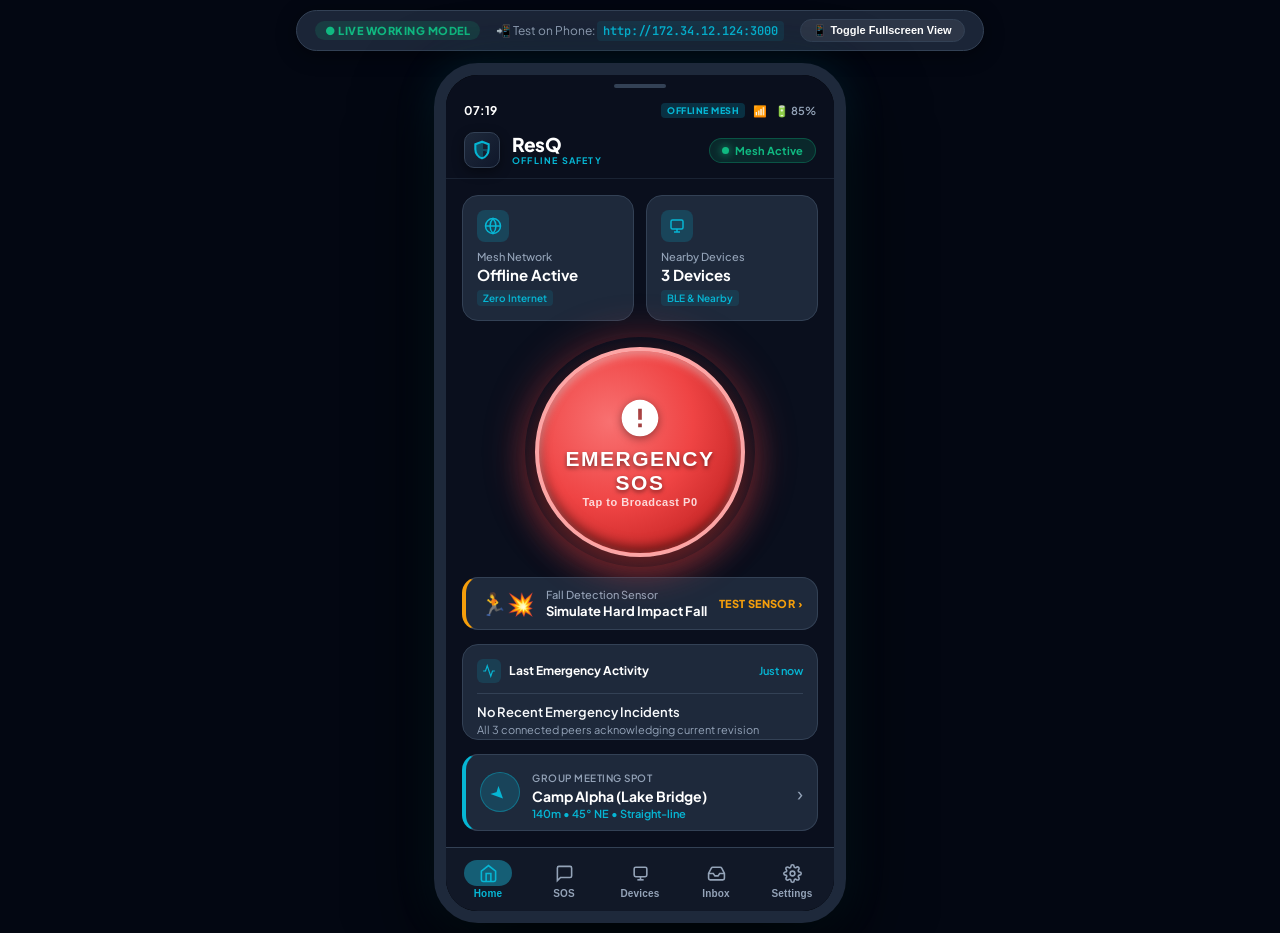
==== index.html @ b4aaa667 "feat: complete ResQ offline emergency messaging & safety system (Native Android + Web Simulator + 18" ====
<!DOCTYPE html>
<html lang="en">
<head>
  <meta charset="UTF-8">
  <meta name="viewport" content="width=device-width, initial-scale=1.0, maximum-scale=1.0, user-scalable=no">
  <meta http-equiv="Cache-Control" content="no-cache, no-store, must-revalidate">
  <meta http-equiv="Pragma" content="no-cache">
  <meta http-equiv="Expires" content="0">
  <title>ResQ — Offline Emergency Safety System</title>
  <link rel="preconnect" href="https://fonts.googleapis.com">
  <link rel="preconnect" href="https://fonts.gstatic.com" crossorigin>
  <link href="https://fonts.googleapis.com/css2?family=Plus+Jakarta+Sans:wght@300;400;500;600;700;800&family=JetBrains+Mono:wght@400;500;600&display=swap" rel="stylesheet">
  <link rel="stylesheet" href="style.css?v=20261031_03">
</head>
<body>

  <!-- Ambient Dark Navy Canvas -->
  <div class="app-viewport-wrapper" id="viewport-wrapper">
    
    <!-- Desktop Top Helper Bar (Hidden on Mobile) -->
    <div class="desktop-helper-bar">
      <div class="live-pill">● LIVE WORKING MODEL</div>
      <div class="wifi-tip">📲 Test on Phone: <code>http://172.34.12.124:3000</code></div>
      <button class="btn-toggle-frame" onclick="togglePhoneFrame()" id="frame-toggle-btn">📱 Toggle Fullscreen View</button>
    </div>

    <!-- Android Flagship Device Bezel -->
    <div class="android-device-frame" id="device-frame">
      
      <!-- Top Speaker & Camera Punch-hole -->
      <div class="device-notch-bar">
        <div class="device-speaker"></div>
      </div>

      <!-- Android Screen Surface -->
      <div class="android-screen">
        
        <!-- Status Bar (Battery, WiFi/Offline, Time) -->
        <div class="android-status-bar">
          <span class="status-time" id="device-clock">04:20</span>
          <div class="status-icons">
            <span class="status-badge-offline" id="status-mesh-badge">OFFLINE MESH</span>
            <span class="status-icon" title="Cellular Offline">📶</span>
            <span class="status-icon" id="status-battery-icon">🔋 85%</span>
          </div>
        </div>

        <!-- App Brand Dynamic Header -->
        <header class="home-header">
          <div class="brand-left">
            <div class="shield-logo" id="header-logo-icon">
              <svg viewBox="0 0 24 24" fill="none" stroke="currentColor" stroke-width="2.5">
                <path d="M12 2L4 5v6.09c0 5.05 3.41 9.76 8 10.91c4.59-1.15 8-5.86 8-10.91V5L12 2z"/>
                <path d="M12 12v9c-3.72-1.15-6.47-4.82-7-8.94V6.3l7-2.6V12h7v.09c-.1.78-.32 1.54-.64 2.26" fill="#06B6D4" opacity="0.3"/>
              </svg>
            </div>
            <div>
              <h1 class="app-name" id="header-title">ResQ</h1>
              <p class="app-sub" id="header-subtitle">OFFLINE SAFETY</p>
            </div>
          </div>

          <!-- Active Status Pill -->
          <div class="status-pill-green" id="header-status-pill">
            <span class="green-dot"></span>
            <span id="header-status-text">Mesh Active</span>
          </div>
        </header>

        <!-- SCREEN 1: HOME DASHBOARD -->
        <div id="view-home" class="screen-view active">
          
          <!-- Quick Telemetry Row (Network Status & Nearby Devices) -->
          <div class="telemetry-grid">
            <div class="m3-card telemetry-card" onclick="navTo('devices')">
              <div class="card-icon-wrap cyan">
                <svg viewBox="0 0 24 24" fill="none" stroke="currentColor" stroke-width="2">
                  <circle cx="12" cy="12" r="10"/>
                  <path d="M2 12h20M12 2a15.3 15.3 0 0 1 4 10 15.3 15.3 0 0 1-4 10 15.3 15.3 0 0 1-4-10 15.3 15.3 0 0 1 4-10z"/>
                </svg>
              </div>
              <div class="card-caption">Mesh Network</div>
              <div class="card-value" id="card-network-val">Offline Active</div>
              <div class="card-sub-tag cyan">Zero Internet</div>
            </div>

            <div class="m3-card telemetry-card" onclick="navTo('devices')">
              <div class="card-icon-wrap cyan">
                <svg viewBox="0 0 24 24" fill="none" stroke="currentColor" stroke-width="2">
                  <rect x="4" y="4" width="16" height="12" rx="2"/>
                  <line x1="8" y1="20" x2="16" y2="20"/>
                  <line x1="12" y1="16" x2="12" y2="20"/>
                </svg>
              </div>
              <div class="card-caption">Nearby Devices</div>
              <div class="card-value" id="card-devices-val">3 Devices</div>
              <div class="card-sub-tag cyan">BLE &amp; Nearby</div>
            </div>
          </div>

          <!-- Primary Action: Large Circular SOS Button -->
          <div class="sos-center-area">
            <div class="sos-glow-circle" id="sos-ambient-glow"></div>
            
            <button class="sos-circular-button" id="main-sos-btn" onclick="handleSosPress()">
              <div class="sos-icon-graphic">
                <svg viewBox="0 0 24 24" fill="currentColor">
                  <path d="M12 2C6.48 2 2 6.48 2 12s4.48 10 10 10 10-4.48 10-10S17.52 2 12 2zm1 15h-2v-2h2v2zm0-4h-2V7h2v6z"/>
                </svg>
              </div>
              <span class="sos-title-text">EMERGENCY SOS</span>
              <span class="sos-subtitle-text">Tap to Broadcast P0</span>
            </button>
          </div>

          <!-- Emergency Active Banner -->
          <div class="emergency-state-banner" id="active-emergency-card" style="display: none;">
            <div class="banner-top-row">
              <span class="p0-badge">P0 CRITICAL SOS</span>
              <span class="live-dot-pulse">● LIVE BROADCAST</span>
            </div>
            <p class="banner-message" id="banner-incident-text">Emergency help broadcasted across mesh to all 3 devices.</p>
            <div class="banner-actions">
              <button class="btn-safe-cancel" onclick="handleSafeCheckIn()">✅ I AM SAFE (CANCEL ALERT)</button>
            </div>
          </div>

          <!-- Fall Simulation Quick Trigger Card -->
          <div class="m3-card fall-test-card" onclick="triggerFallSimulation()">
            <div class="fall-test-left">
              <div class="fall-badge-icon">🏃💥</div>
              <div>
                <div class="card-caption">Fall Detection Sensor</div>
                <div class="fall-title">Simulate Hard Impact Fall</div>
              </div>
            </div>
            <span class="fall-btn-action">TEST SENSOR ›</span>
          </div>

          <!-- Last Emergency Activity Card -->
          <div class="m3-card activity-card" id="card-last-activity" onclick="navTo('inbox')">
            <div class="activity-header">
              <div class="activity-title-group">
                <div class="activity-icon-wrap" id="activity-icon-badge">
                  <svg viewBox="0 0 24 24" fill="none" stroke="currentColor" stroke-width="2">
                    <polyline points="22 12 18 12 15 21 9 3 6 12 2 12"/>
                  </svg>
                </div>
                <span class="activity-header-title">Last Emergency Activity</span>
              </div>
              <span class="activity-timestamp" id="activity-time-tag">Just now</span>
            </div>
            <div class="activity-divider"></div>
            <div class="activity-body">
              <div class="activity-headline" id="activity-headline-text">No Recent Emergency Incidents</div>
              <div class="activity-detail" id="activity-detail-text">All 3 connected peers acknowledging current revision</div>
            </div>
          </div>

          <!-- Group Meeting Spot Guidance Card -->
          <div class="m3-card meeting-card" onclick="navTo('settings')">
            <div class="compass-circle">
              <div class="compass-pointer">➤</div>
            </div>
            <div class="meeting-text-area">
              <span class="meeting-caption">GROUP MEETING SPOT</span>
              <h4 class="meeting-title" id="meeting-title-text">Camp Alpha (Lake Bridge)</h4>
              <p class="meeting-guidance-sub" id="meeting-guidance-text">140m • 45° NE • Straight-line</p>
            </div>
            <div class="meeting-chevron">›</div>
          </div>

        </div>

        <!-- SCREEN 2: EMERGENCY MESSAGE SCREEN (SOS TAB) -->
        <div id="view-sos" class="screen-view">
          <div class="screen-heading-wrap">
            <h2 class="view-title">Emergency Dispatch</h2>
            <p class="view-desc">Select priority and broadcast compressed mesh packet</p>
          </div>

          <!-- Priority Chips -->
          <div class="priority-selector-row">
            <button class="priority-chip p0 active" id="chip-p0" onclick="selectPriority('P0')">
              <span class="chip-dot"></span> P0 Critical
            </button>
            <button class="priority-chip p1" id="chip-p1" onclick="selectPriority('P1')">
              <span class="chip-dot"></span> P1 Urgent
            </button>
            <button class="priority-chip p2" id="chip-p2" onclick="selectPriority('P2')">
              <span class="chip-dot"></span> P2 Warning
            </button>
          </div>

          <!-- Quick Templates -->
          <div class="section-label">ONE-TAP EMERGENCY TEMPLATES</div>
          <div class="templates-grid">
            <button class="template-btn" onclick="applyTemplate('🚨 Trapped under debris, need extrication')">
              🚨 Trapped under debris
            </button>
            <button class="template-btn" onclick="applyTemplate('🩸 Severe injury / bleeding, need first aid kit')">
              🩸 Severe injury / trauma
            </button>
            <button class="template-btn" onclick="applyTemplate('⚠️ Separated from team, low phone battery')">
              ⚠️ Separated / low power
            </button>
            <button class="template-btn" onclick="applyTemplate('🌊 Flash flood warning, heading to high ground')">
              🌊 Flash flood / water rising
            </button>
          </div>

          <!-- Custom Message Input -->
          <div class="section-label">INCIDENT MESSAGE (MAX 140 BYTES)</div>
          <div class="message-input-box">
            <textarea id="sos-input-text" rows="3" placeholder="Enter emergency message for nearby mesh devices..." oninput="handleCharCount()"></textarea>
            <div class="input-meta-bar">
              <span class="char-count" id="sos-char-counter">0 / 140 bytes</span>
              <span class="mesh-codec-tag">GZIP + HMAC-SHA256</span>
            </div>
          </div>

          <!-- Auto Attached Telemetry Card -->
          <div class="m3-card telemetry-attach-card">
            <div class="attach-title">📡 Auto-Attached Telemetry</div>
            <div class="attach-grid">
              <div class="attach-item">📍 GPS: 17.4435° N, 78.3489° E (±4m)</div>
              <div class="attach-item">🔋 Battery: <span id="sos-battery-tag">85%</span></div>
              <div class="attach-item">🔄 TTL Budget: 3 Mesh Hops</div>
              <div class="attach-item">🛡️ Recipient: Flood to All Nodes</div>
            </div>
          </div>

          <!-- Primary Dispatch Button -->
          <button class="btn-primary-dispatch" id="btn-broadcast-sos" onclick="dispatchSosMessage()">
            🚨 TRANSMIT TO MESH (ALL NODES)
          </button>

          <!-- Simulated Mesh Relay Visualizer -->
          <div class="m3-card relay-trace-card" id="relay-trace-card" style="display: none;">
            <div class="relay-trace-title">⚡ Live Multi-Hop Mesh Relay</div>
            <div class="relay-steps">
              <div class="relay-step active">
                <span class="node-circle">📱</span>
                <span class="node-name">You (Local)</span>
              </div>
              <span class="relay-arrow">➔</span>
              <div class="relay-step active">
                <span class="node-circle">📡</span>
                <span class="node-name">Ravi (Hop 1)</span>
              </div>
              <span class="relay-arrow">➔</span>
              <div class="relay-step active">
                <span class="node-circle">📍</span>
                <span class="node-name">Anil (Hop 2)</span>
              </div>
            </div>
            <div class="relay-receipt" id="relay-receipt-text">✓ Delivered &amp; Cryptographically Acknowledged (STORED)</div>
          </div>
        </div>

        <!-- SCREEN 3: NEARBY DEVICES SCREEN -->
        <div id="view-devices" class="screen-view">
          <div class="screen-heading-wrap">
            <div class="devices-header-row">
              <div>
                <h2 class="view-title">Mesh Radar</h2>
                <p class="view-desc">Pure Device-to-Device BLE &amp; WiFi-Direct</p>
              </div>
              <button class="btn-scan-radar" id="btn-scan" onclick="triggerDeviceScan()">
                <span class="scan-radar-icon">🔄</span> Scan
              </button>
            </div>
          </div>

          <!-- Topology Summary -->
          <div class="m3-card topology-summary-card">
            <div class="topology-left">
              <div class="mesh-nodes-count" id="mesh-nodes-count">3</div>
              <div>
                <div class="mesh-count-label">Peers in Direct / Multi-Hop Range</div>
                <div class="mesh-status-sub">Zero Internet • Decentralized Mesh</div>
              </div>
            </div>
            <span class="mesh-key-badge">AES-128</span>
          </div>

          <!-- Dynamic Devices List -->
          <div class="section-label">CONNECTED MESH NODES</div>
          <div class="devices-list" id="devices-container">
            <!-- Dynamically populated via JS -->
          </div>

          <!-- Add Node / Gateway Card -->
          <div class="m3-card beacon-card">
            <div class="beacon-info">
              <div class="beacon-icon">🛰️</div>
              <div>
                <div class="beacon-title">Emergency Satellite Bridge</div>
                <div class="beacon-sub">Beacon #4 • 240m away • Listening for P0</div>
              </div>
            </div>
            <button class="btn-ping-beacon" onclick="pingNode('Satellite Bridge')">Ping Node</button>
          </div>
        </div>

        <!-- SCREEN 4: INBOX SCREEN -->
        <div id="view-inbox" class="screen-view">
          <div class="screen-heading-wrap">
            <h2 class="view-title">Encrypted Inbox</h2>
            <p class="view-desc">Decentralized Mesh Store-and-Forward Messages</p>
          </div>

          <!-- Inbox Filter Tabs -->
          <div class="inbox-filters">
            <button class="filter-tab active" onclick="filterInbox('all')">All Messages</button>
            <button class="filter-tab" onclick="filterInbox('p0')">P0 SOS Alerts</button>
            <button class="filter-tab" onclick="filterInbox('safe')">Status Check-ins</button>
          </div>

          <!-- Messages Container -->
          <div class="inbox-messages-container" id="inbox-messages-container">
            <!-- Messages rendered dynamically -->
          </div>

          <!-- Sticky Chat Composer -->
          <div class="inbox-composer-bar">
            <input type="text" id="inbox-input-msg" placeholder="Type offline message..." onkeydown="if(event.key==='Enter') sendInboxMessage()">
            <button class="btn-send-inbox" onclick="sendInboxMessage()">
              <svg viewBox="0 0 24 24" fill="none" stroke="currentColor" stroke-width="2.5">
                <line x1="22" y1="2" x2="11" y2="13"/>
                <polygon points="22 2 15 22 11 13 2 9 22 2"/>
              </svg>
            </button>
          </div>
        </div>

        <!-- SCREEN 5: SETTINGS SCREEN -->
        <div id="view-settings" class="screen-view">
          <div class="screen-heading-wrap">
            <h2 class="view-title">Safety Settings</h2>
            <p class="view-desc">Sensors, Power Bands &amp; Rendezvous Config</p>
          </div>

          <!-- 1. Power Conservation Band Controller -->
          <div class="m3-card settings-card">
            <div class="settings-card-header">
              <div class="settings-title">🔋 Power Conservation State Machine</div>
              <span class="power-band-badge" id="power-band-badge">NORMAL BAND</span>
            </div>
            <p class="settings-explainer">Slide to simulate phone battery discharge and verify automatic power-saving modes.</p>
            <div class="battery-slider-row">
              <input type="range" min="1" max="100" value="85" class="battery-range" id="battery-slider" oninput="handleBatterySlider(this.value)">
              <span class="battery-val-text" id="battery-slider-num">85%</span>
            </div>
            <div class="battery-band-indicator" id="battery-band-desc">
              ● All sensors active. High-frequency BLE beacon broadcast.
            </div>
          </div>

          <!-- 2. Group Meeting Spot Config -->
          <div class="m3-card settings-card">
            <div class="settings-title">📍 Group Meeting Point (Rendezvous)</div>
            <p class="settings-explainer">Emergency rally location synced across all connected devices via Rev counter.</p>
            <div class="meeting-edit-row">
              <input type="text" class="meeting-input" id="setting-meeting-input" value="Camp Alpha (Lake Bridge)">
              <button class="btn-save-meeting" onclick="saveMeetingPoint()">Update</button>
            </div>
            <div class="meeting-geo-info">
              <span>Compass Guidance: <strong>45° NE • 140m</strong></span>
              <span>Revision: <strong>Rev 2 (Signed)</strong></span>
            </div>
          </div>

          <!-- 3. Fall Detection Calibration -->
          <div class="m3-card settings-card">
            <div class="settings-title">🏃 Sudden Fall Detection Sensitivity</div>
            <p class="settings-explainer">Tri-axis accelerometer threshold (Free-fall &gt; 2.5g + 10s stillness).</p>
            <div class="settings-action-row">
              <select class="settings-select" id="fall-sensitivity-select">
                <option value="high">High Sensitivity (Backpacking / Trekking)</option>
                <option value="med" selected>Medium Sensitivity (Standard Emergency)</option>
                <option value="low">Low Sensitivity (High Vibration Environment)</option>
              </select>
              <button class="btn-test-fall-inline" onclick="triggerFallSimulation()">🧪 Test Drop</button>
            </div>
          </div>

          <!-- 4. Mesh Security & Node Fingerprint -->
          <div class="m3-card settings-card">
            <div class="settings-title">🛡️ Mesh Security &amp; Encryption</div>
            <div class="security-meta-list">
              <div class="security-item">
                <span class="sec-label">Local Node ID:</span>
                <span class="sec-val">RESQ-CLIENT-01</span>
              </div>
              <div class="security-item">
                <span class="sec-label">HMAC-SHA256 Key:</span>
                <span class="sec-val">9e8a...331b (Group Shared)</span>
              </div>
              <div class="security-item">
                <span class="sec-label">Relay Mode:</span>
                <span class="sec-val cyan">Auto Packet Repeater [ACTIVE]</span>
              </div>
            </div>
          </div>

          <!-- Hackathon Verification Footer -->
          <div class="hackathon-footer">
            <p><strong>ResQ Offline Safety System</strong> • Hackathon MVP</p>
            <p>Architecture: Dual Native Android (Java) + Edge Mesh Engine</p>
            <p>Verification: 18/18 Automated Core Logic Checks Passed (100%)</p>
          </div>
        </div>

        <!-- Material 3 Bottom Navigation Bar -->
        <nav class="m3-bottom-nav">
          <button class="nav-item active" id="nav-btn-home" onclick="navTo('home')">
            <div class="nav-icon-pill">
              <svg viewBox="0 0 24 24" fill="none" stroke="currentColor" stroke-width="2">
                <path d="M3 9l9-7 9 7v11a2 2 0 0 1-2 2H5a2 2 0 0 1-2-2z"/>
                <polyline points="9 22 9 12 15 12 15 22"/>
              </svg>
            </div>
            <span class="nav-label">Home</span>
          </button>

          <button class="nav-item" id="nav-btn-sos" onclick="navTo('sos')">
            <div class="nav-icon-pill">
              <svg viewBox="0 0 24 24" fill="none" stroke="currentColor" stroke-width="2">
                <path d="M21 15a2 2 0 0 1-2 2H7l-4 4V5a2 2 0 0 1 2-2h14a2 2 0 0 1 2 2z"/>
              </svg>
            </div>
            <span class="nav-label">SOS</span>
          </button>

          <button class="nav-item" id="nav-btn-devices" onclick="navTo('devices')">
            <div class="nav-icon-pill">
              <svg viewBox="0 0 24 24" fill="none" stroke="currentColor" stroke-width="2">
                <rect x="4" y="4" width="16" height="12" rx="2"/>
                <line x1="8" y1="20" x2="16" y2="20"/>
                <line x1="12" y1="16" x2="12" y2="20"/>
              </svg>
            </div>
            <span class="nav-label">Devices</span>
          </button>

          <button class="nav-item" id="nav-btn-inbox" onclick="navTo('inbox')">
            <div class="nav-icon-pill">
              <svg viewBox="0 0 24 24" fill="none" stroke="currentColor" stroke-width="2">
                <polyline points="22 12 16 12 14 15 10 15 8 12 2 12"/>
                <path d="M5.45 5.11L2 12v6a2 2 0 0 0 2 2h16a2 2 0 0 0 2-2v-6l-3.45-6.89A2 2 0 0 0 16.76 4H7.24a2 2 0 0 0-1.79 1.11z"/>
              </svg>
            </div>
            <span class="nav-label">Inbox</span>
          </button>

          <button class="nav-item" id="nav-btn-settings" onclick="navTo('settings')">
            <div class="nav-icon-pill">
              <svg viewBox="0 0 24 24" fill="none" stroke="currentColor" stroke-width="2">
                <circle cx="12" cy="12" r="3"/>
                <path d="M19.4 15a1.65 1.65 0 0 0 .33 1.82l.06.06a2 2 0 0 1 0 2.83 2 2 0 0 1-2.83 0l-.06-.06a1.65 1.65 0 0 0-1.82-.33 1.65 1.65 0 0 0-1 1.51V21a2 2 0 0 1-2 2 2 2 0 0 1-2-2v-.09A1.65 1.65 0 0 0 9 19.4a1.65 1.65 0 0 0-1.82.33l-.06.06a2 2 0 0 1-2.83 0 2 2 0 0 1 0-2.83l.06-.06a1.65 1.65 0 0 0 .33-1.82 1.65 1.65 0 0 0-1.51-1H3a2 2 0 0 1-2-2 2 2 0 0 1 2-2h.09A1.65 1.65 0 0 0 4.6 9a1.65 1.65 0 0 0-.33-1.82l-.06-.06a2 2 0 0 1 0-2.83 2 2 0 0 1 2.83 0l.06.06a1.65 1.65 0 0 0 1.82.33H9a1.65 1.65 0 0 0 1-1.51V3a2 2 0 0 1 2-2 2 2 0 0 1 2 2v.09a1.65 1.65 0 0 0 1 1.51 1.65 1.65 0 0 0 1.82-.33l.06-.06a2 2 0 0 1 2.83 0 2 2 0 0 1 0 2.83l-.06.06a1.65 1.65 0 0 0-.33 1.82V9a1.65 1.65 0 0 0 1.51 1H21a2 2 0 0 1 2 2 2 2 0 0 1-2 2h-.09a1.65 1.65 0 0 0-1.51 1z"/>
              </svg>
            </div>
            <span class="nav-label">Settings</span>
          </button>
        </nav>

      </div>
    </div>
  </div>

  <!-- MODAL 1: SOS CONFIRMATION DIALOG -->
  <div class="m3-dialog-backdrop" id="sos-confirm-dialog" style="display: none;">
    <div class="m3-dialog-card">
      <div class="dialog-icon-badge">🚨</div>
      <h3 class="dialog-title">Broadcast Emergency SOS?</h3>
      <p class="dialog-message">This will immediately transmit a P0 priority emergency alert across the offline mesh to all nearby devices with your GPS coordinates.</p>
      <div class="dialog-actions">
        <button class="dialog-btn-cancel" onclick="dismissSosDialog()">CANCEL</button>
        <button class="dialog-btn-confirm" onclick="confirmSosBroadcast()">SEND SOS NOW</button>
      </div>
    </div>
  </div>

  <!-- MODAL 2: FALL DETECTION 15-SECOND COUNTDOWN -->
  <div class="m3-dialog-backdrop" id="fall-countdown-dialog" style="display: none;">
    <div class="m3-dialog-card fall-alert-modal">
      <div class="fall-modal-icon">⚠️</div>
      <h3 class="dialog-title text-red">HARD FALL DETECTED!</h3>
      <p class="dialog-message">Impact detected by accelerometer. Auto-escalating to Emergency SOS in:</p>
      <div class="countdown-circle">
        <span id="fall-countdown-secs">15</span>
        <span class="countdown-unit">SECONDS</span>
      </div>
      <div class="fall-dialog-actions">
        <button class="btn-fall-safe" onclick="cancelFallAlert()">✅ I AM OKAY (CANCEL)</button>
        <button class="btn-fall-sos" onclick="triggerFallSosNow()">🚨 SEND SOS NOW</button>
      </div>
    </div>
  </div>

  <script src="app.js?v=20261031_03"></script>
</body>
</html>
---- style.css ----
/* ==========================================================================
   ResQ — Android Material Design 3 Dark Navy Safety System Theme
   Interactive Prototype with 5-Screen Full Working Model
   ========================================================================== */

:root {
  --bg-navy-deep: #0A0F1D;
  --bg-surface-dark: #111827;
  --bg-card-slate: #1E293B;
  --bg-card-hover: #273549;
  --border-card: #334155;
  --border-subtle: rgba(51, 65, 85, 0.6);
  
  --sos-red: #EF4444;
  --sos-red-dark: #DC2626;
  --sos-red-deep: #991B1B;
  --sos-glow: rgba(239, 68, 68, 0.45);

  --p1-orange: #F59E0B;
  --p1-orange-bg: rgba(245, 158, 11, 0.15);

  --cyan-accent: #06B6D4;
  --cyan-subtle: #155E75;
  --cyan-glow: rgba(6, 182, 212, 0.2);

  --safe-green: #10B981;
  --safe-green-bg: rgba(16, 185, 129, 0.15);

  --text-white: #FFFFFF;
  --text-slate-light: #F8FAFC;
  --text-slate-muted: #94A3B8;
  --text-slate-dark: #64748B;

  --font-family: 'Plus Jakarta Sans', system-ui, -apple-system, sans-serif;
  --font-mono: 'JetBrains Mono', monospace;
}

* {
  box-sizing: border-box;
  margin: 0;
  padding: 0;
}

body {
  background-color: #030712;
  color: var(--text-white);
  font-family: var(--font-family);
  min-height: 100vh;
  display: flex;
  flex-direction: column;
  align-items: center;
  justify-content: center;
  overflow-x: hidden;
  padding: 10px 0;
}

/* =========================================
   Desktop Helper Banner
========================================= */
.desktop-helper-bar {
  display: flex;
  align-items: center;
  gap: 16px;
  background: rgba(30, 41, 59, 0.9);
  border: 1px solid var(--border-card);
  padding: 8px 18px;
  border-radius: 30px;
  margin-bottom: 12px;
  font-size: 12px;
  box-shadow: 0 4px 20px rgba(0, 0, 0, 0.4);
}

.live-pill {
  background: var(--safe-green-bg);
  color: var(--safe-green);
  padding: 3px 10px;
  border-radius: 12px;
  font-weight: 800;
  font-size: 11px;
  letter-spacing: 0.5px;
}

.wifi-tip {
  color: var(--text-slate-muted);
}

.wifi-tip code {
  color: var(--cyan-accent);
  background: rgba(6, 182, 212, 0.1);
  padding: 2px 6px;
  border-radius: 4px;
  font-family: var(--font-mono);
  font-weight: 600;
}

.btn-toggle-frame {
  background: rgba(255, 255, 255, 0.08);
  border: 1px solid var(--border-card);
  color: var(--text-white);
  padding: 4px 12px;
  border-radius: 14px;
  font-size: 11px;
  font-weight: 600;
  cursor: pointer;
  transition: all 0.2s ease;
}

.btn-toggle-frame:hover {
  background: rgba(255, 255, 255, 0.15);
  border-color: var(--cyan-accent);
}

/* =========================================
   Viewport & Android Device Frame
========================================= */
.app-viewport-wrapper {
  display: flex;
  flex-direction: column;
  align-items: center;
  width: 100%;
}

.android-device-frame {
  width: 412px;
  height: 860px;
  background: #000000;
  border-radius: 44px;
  border: 12px solid #1E293B;
  box-shadow: 0 30px 80px rgba(0, 0, 0, 0.9), 0 0 40px rgba(6, 182, 212, 0.15);
  display: flex;
  flex-direction: column;
  overflow: hidden;
  position: relative;
  transition: all 0.3s cubic-bezier(0.4, 0, 0.2, 1);
}

/* Fullscreen Mode (Desktop toggle or Mobile) */
.android-device-frame.fullscreen-phone-mode {
  width: 100vw;
  height: 100vh;
  border-radius: 0;
  border: none;
  box-shadow: none;
}

.device-notch-bar {
  height: 22px;
  background: var(--bg-navy-deep);
  display: flex;
  justify-content: center;
  align-items: center;
  z-index: 10;
}

.device-speaker {
  width: 52px;
  height: 4px;
  background: #334155;
  border-radius: 4px;
}

.android-screen {
  flex: 1;
  background-color: var(--bg-navy-deep);
  display: flex;
  flex-direction: column;
  overflow: hidden;
  position: relative;
}

/* =========================================
   Android System Status Bar
========================================= */
.android-status-bar {
  display: flex;
  justify-content: space-between;
  align-items: center;
  padding: 6px 18px 2px;
  font-size: 11px;
  color: var(--text-slate-muted);
  font-weight: 600;
  background-color: var(--bg-navy-deep);
}

.status-time {
  font-size: 12px;
  color: var(--text-white);
  font-weight: 700;
}

.status-icons {
  display: flex;
  align-items: center;
  gap: 8px;
}

.status-badge-offline {
  font-size: 9px;
  background: var(--cyan-glow);
  color: var(--cyan-accent);
  padding: 2px 6px;
  border-radius: 4px;
  font-weight: 800;
  letter-spacing: 0.5px;
}

/* =========================================
   App Dynamic Brand Header
========================================= */
.home-header {
  display: flex;
  align-items: center;
  justify-content: space-between;
  padding: 12px 18px 10px;
  background-color: var(--bg-navy-deep);
  border-bottom: 1px solid rgba(51, 65, 85, 0.4);
}

.brand-left {
  display: flex;
  align-items: center;
  gap: 12px;
}

.shield-logo {
  width: 36px;
  height: 36px;
  background: linear-gradient(135deg, #1E293B, #0F172A);
  border: 1px solid var(--border-card);
  border-radius: 10px;
  display: flex;
  align-items: center;
  justify-content: center;
  color: var(--cyan-accent);
  box-shadow: 0 4px 12px rgba(0, 0, 0, 0.4);
}

.shield-logo svg {
  width: 20px;
  height: 20px;
}

.app-name {
  font-size: 19px;
  font-weight: 800;
  letter-spacing: -0.3px;
  color: var(--text-white);
  line-height: 1.1;
}

.app-sub {
  font-size: 9px;
  font-weight: 700;
  color: var(--cyan-accent);
  letter-spacing: 1.2px;
  margin-top: 1px;
}

/* Status Pill */
.status-pill-green {
  display: flex;
  align-items: center;
  gap: 6px;
  background: var(--safe-green-bg);
  border: 1px solid rgba(16, 185, 129, 0.3);
  padding: 5px 12px;
  border-radius: 20px;
  font-size: 11px;
  font-weight: 700;
  color: var(--safe-green);
}

.status-pill-red {
  display: flex;
  align-items: center;
  gap: 6px;
  background: rgba(239, 68, 68, 0.2);
  border: 1px solid rgba(239, 68, 68, 0.5);
  padding: 5px 12px;
  border-radius: 20px;
  font-size: 11px;
  font-weight: 800;
  color: var(--sos-red);
  animation: pulse-red-pill 1s infinite;
}

@keyframes pulse-red-pill {
  0%, 100% { opacity: 1; }
  50% { opacity: 0.6; }
}

.green-dot {
  width: 7px;
  height: 7px;
  background: var(--safe-green);
  border-radius: 50%;
  box-shadow: 0 0 8px var(--safe-green);
}

/* =========================================
   Multi-Screen View Panels
========================================= */
.screen-view {
  display: none;
  flex: 1;
  flex-direction: column;
  padding: 16px;
  gap: 14px;
  overflow-y: auto;
  overflow-x: hidden;
  scrollbar-width: thin;
  scrollbar-color: #334155 transparent;
  animation: fadeInView 0.2s cubic-bezier(0.16, 1, 0.3, 1);
}

.screen-view.active {
  display: flex;
}

@keyframes fadeInView {
  from { opacity: 0; transform: translateY(6px); }
  to { opacity: 1; transform: translateY(0); }
}

/* Material 3 Card Base */
.m3-card {
  background-color: var(--bg-card-slate);
  border: 1px solid var(--border-card);
  border-radius: 16px;
  padding: 14px;
  transition: all 0.2s ease;
  position: relative;
  overflow: hidden;
}

.m3-card:hover {
  background-color: var(--bg-card-hover);
  border-color: rgba(6, 182, 212, 0.4);
}

.section-label {
  font-size: 10px;
  font-weight: 700;
  color: var(--text-slate-muted);
  letter-spacing: 0.8px;
  margin-top: 4px;
  margin-bottom: -4px;
}

.screen-heading-wrap {
  margin-bottom: 2px;
}

.view-title {
  font-size: 18px;
  font-weight: 800;
  color: var(--text-white);
  letter-spacing: -0.2px;
}

.view-desc {
  font-size: 12px;
  color: var(--text-slate-muted);
  margin-top: 2px;
}

/* =========================================
   SCREEN 1: HOME DASHBOARD
========================================= */
.telemetry-grid {
  display: grid;
  grid-template-columns: 1fr 1fr;
  gap: 12px;
}

.telemetry-card {
  display: flex;
  flex-direction: column;
  align-items: flex-start;
  padding: 14px;
  cursor: pointer;
}

.card-icon-wrap {
  width: 32px;
  height: 32px;
  border-radius: 8px;
  display: flex;
  align-items: center;
  justify-content: center;
  margin-bottom: 8px;
}

.card-icon-wrap.cyan {
  background: var(--cyan-glow);
  color: var(--cyan-accent);
}

.card-icon-wrap svg {
  width: 18px;
  height: 18px;
}

.card-caption {
  font-size: 11px;
  color: var(--text-slate-muted);
  font-weight: 500;
}

.card-value {
  font-size: 15px;
  font-weight: 700;
  color: var(--text-white);
  margin-top: 2px;
}

.card-sub-tag {
  font-size: 10px;
  font-weight: 600;
  margin-top: 6px;
  padding: 2px 6px;
  border-radius: 4px;
}

.card-sub-tag.cyan {
  background: rgba(6, 182, 212, 0.12);
  color: var(--cyan-accent);
}

/* SOS Center Area & Circular Button */
.sos-center-area {
  display: flex;
  justify-content: center;
  align-items: center;
  position: relative;
  margin: 12px 0 6px;
}

.sos-glow-circle {
  position: absolute;
  width: 230px;
  height: 230px;
  border-radius: 50%;
  background: radial-gradient(circle, rgba(239, 68, 68, 0.25) 0%, rgba(239, 68, 68, 0) 70%);
  box-shadow: 0 0 40px rgba(239, 68, 68, 0.35);
  animation: sos-pulse 2.5s infinite ease-in-out;
  pointer-events: none;
}

@keyframes sos-pulse {
  0% { transform: scale(0.96); opacity: 0.7; }
  50% { transform: scale(1.06); opacity: 1; }
  100% { transform: scale(0.96); opacity: 0.7; }
}

.sos-circular-button {
  width: 210px;
  height: 210px;
  border-radius: 50%;
  background: radial-gradient(circle at 35% 35%, #F87171, #EF4444 45%, #B91C1C 90%);
  border: 4px solid #FCA5A5;
  box-shadow: 
    0 16px 36px rgba(239, 68, 68, 0.45),
    0 6px 16px rgba(0, 0, 0, 0.6),
    inset 0 4px 8px rgba(255, 255, 255, 0.4),
    inset 0 -6px 12px rgba(0, 0, 0, 0.5);
  color: #FFFFFF;
  display: flex;
  flex-direction: column;
  align-items: center;
  justify-content: center;
  cursor: pointer;
  position: relative;
  z-index: 5;
  transition: transform 0.15s ease, box-shadow 0.15s ease;
  user-select: none;
  -webkit-tap-highlight-color: transparent;
}

.sos-circular-button:hover {
  transform: scale(1.02);
  box-shadow: 0 20px 45px rgba(239, 68, 68, 0.6), 0 0 30px rgba(239, 68, 68, 0.4);
}

.sos-circular-button:active {
  transform: scale(0.97);
  box-shadow: 0 8px 20px rgba(239, 68, 68, 0.5);
}

.sos-icon-graphic svg {
  width: 44px;
  height: 44px;
  filter: drop-shadow(0 2px 4px rgba(0, 0, 0, 0.4));
}

.sos-title-text {
  font-size: 21px;
  font-weight: 800;
  letter-spacing: 1.5px;
  margin-top: 4px;
  text-shadow: 0 2px 4px rgba(0, 0, 0, 0.5);
}

.sos-subtitle-text {
  font-size: 11px;
  font-weight: 600;
  color: #FEE2E2;
  letter-spacing: 0.5px;
  opacity: 0.95;
  margin-top: 1px;
}

/* Fall Simulation Trigger Card */
.fall-test-card {
  display: flex;
  align-items: center;
  justify-content: space-between;
  padding: 12px 14px;
  cursor: pointer;
  border-left: 4px solid var(--p1-orange);
}

.fall-test-left {
  display: flex;
  align-items: center;
  gap: 12px;
}

.fall-badge-icon {
  font-size: 22px;
}

.fall-title {
  font-size: 13px;
  font-weight: 700;
  color: var(--text-white);
  margin-top: 2px;
}

.fall-btn-action {
  font-size: 11px;
  font-weight: 800;
  color: var(--p1-orange);
  letter-spacing: 0.4px;
}

/* Emergency State Live Banner */
.emergency-state-banner {
  background: linear-gradient(135deg, rgba(239, 68, 68, 0.25), rgba(153, 27, 27, 0.35));
  border: 1px solid var(--sos-red);
  border-radius: 16px;
  padding: 14px;
  animation: pulse-banner 2s infinite ease-in-out;
}

@keyframes pulse-banner {
  0%, 100% { border-color: var(--sos-red); }
  50% { border-color: #F87171; }
}

.banner-top-row {
  display: flex;
  justify-content: space-between;
  align-items: center;
  margin-bottom: 6px;
}

.p0-badge {
  background: var(--sos-red);
  color: white;
  font-size: 10px;
  font-weight: 800;
  padding: 2px 8px;
  border-radius: 4px;
}

.live-dot-pulse {
  color: #FCA5A5;
  font-size: 11px;
  font-weight: 700;
  letter-spacing: 0.5px;
}

.banner-message {
  font-size: 13px;
  color: var(--text-white);
  line-height: 1.4;
  margin-bottom: 12px;
}

.btn-safe-cancel {
  width: 100%;
  background: var(--safe-green);
  color: white;
  border: none;
  padding: 10px 14px;
  border-radius: 10px;
  font-weight: 800;
  font-size: 12px;
  cursor: pointer;
  box-shadow: 0 4px 12px rgba(16, 185, 129, 0.3);
}

/* Last Activity Card */
.activity-card {
  cursor: pointer;
}

.activity-header {
  display: flex;
  justify-content: space-between;
  align-items: center;
}

.activity-title-group {
  display: flex;
  align-items: center;
  gap: 8px;
}

.activity-icon-wrap {
  width: 24px;
  height: 24px;
  border-radius: 6px;
  background: rgba(6, 182, 212, 0.15);
  color: var(--cyan-accent);
  display: flex;
  align-items: center;
  justify-content: center;
}

.activity-icon-wrap svg {
  width: 14px;
  height: 14px;
}

.activity-header-title {
  font-size: 12px;
  font-weight: 700;
  color: var(--text-white);
}

.activity-timestamp {
  font-size: 11px;
  font-weight: 600;
  color: var(--cyan-accent);
}

.activity-divider {
  height: 1px;
  background: var(--border-card);
  margin: 10px 0;
}

.activity-headline {
  font-size: 13px;
  font-weight: 600;
  color: var(--text-slate-light);
}

.activity-detail {
  font-size: 11px;
  color: var(--text-slate-muted);
  margin-top: 3px;
}

/* Group Meeting Spot Guidance Card */
.meeting-card {
  display: flex;
  align-items: center;
  gap: 12px;
  cursor: pointer;
  border-left: 4px solid var(--cyan-accent);
}

.compass-circle {
  width: 40px;
  height: 40px;
  border-radius: 50%;
  background: var(--cyan-glow);
  border: 1px solid rgba(6, 182, 212, 0.4);
  display: flex;
  align-items: center;
  justify-content: center;
  flex-shrink: 0;
}

.compass-pointer {
  font-size: 18px;
  color: var(--cyan-accent);
  transform: rotate(45deg);
}

.meeting-text-area {
  flex: 1;
}

.meeting-caption {
  font-size: 10px;
  font-weight: 600;
  color: var(--text-slate-muted);
  letter-spacing: 0.5px;
}

.meeting-title {
  font-size: 14px;
  font-weight: 700;
  color: var(--text-white);
  margin-top: 1px;
}

.meeting-guidance-sub {
  font-size: 11px;
  color: var(--cyan-accent);
  font-weight: 600;
  margin-top: 2px;
}

.meeting-chevron {
  font-size: 20px;
  color: var(--text-slate-muted);
}

/* =========================================
   SCREEN 2: SOS MESSAGE SCREEN
========================================= */
.priority-selector-row {
  display: grid;
  grid-template-columns: 1fr 1fr 1fr;
  gap: 8px;
}

.priority-chip {
  background: var(--bg-card-slate);
  border: 1px solid var(--border-card);
  color: var(--text-slate-muted);
  padding: 8px 4px;
  border-radius: 10px;
  font-size: 11px;
  font-weight: 700;
  cursor: pointer;
  display: flex;
  align-items: center;
  justify-content: center;
  gap: 6px;
  transition: all 0.2s ease;
}

.chip-dot {
  width: 6px;
  height: 6px;
  border-radius: 50%;
}

.priority-chip.p0 .chip-dot { background: var(--sos-red); }
.priority-chip.p1 .chip-dot { background: var(--p1-orange); }
.priority-chip.p2 .chip-dot { background: var(--cyan-accent); }

.priority-chip.p0.active {
  background: rgba(239, 68, 68, 0.2);
  border-color: var(--sos-red);
  color: #FFFFFF;
}

.priority-chip.p1.active {
  background: rgba(245, 158, 11, 0.2);
  border-color: var(--p1-orange);
  color: #FFFFFF;
}

.priority-chip.p2.active {
  background: rgba(6, 182, 212, 0.2);
  border-color: var(--cyan-accent);
  color: #FFFFFF;
}

.templates-grid {
  display: grid;
  grid-template-columns: 1fr 1fr;
  gap: 8px;
}

.template-btn {
  background: var(--bg-card-slate);
  border: 1px solid var(--border-card);
  color: var(--text-slate-light);
  font-size: 11px;
  font-weight: 600;
  padding: 8px 10px;
  border-radius: 10px;
  text-align: left;
  cursor: pointer;
  transition: all 0.2s ease;
  line-height: 1.3;
}

.template-btn:hover {
  background: var(--bg-card-hover);
  border-color: var(--cyan-accent);
}

.message-input-box {
  background: var(--bg-surface-dark);
  border: 1px solid var(--border-card);
  border-radius: 12px;
  padding: 10px 12px;
}

.message-input-box textarea {
  width: 100%;
  background: transparent;
  border: none;
  outline: none;
  color: var(--text-white);
  font-family: var(--font-family);
  font-size: 13px;
  resize: none;
  line-height: 1.4;
}

.message-input-box textarea::placeholder {
  color: var(--text-slate-dark);
}

.input-meta-bar {
  display: flex;
  justify-content: space-between;
  align-items: center;
  margin-top: 6px;
  padding-top: 6px;
  border-top: 1px solid rgba(51, 65, 85, 0.4);
  font-size: 10px;
  color: var(--text-slate-muted);
}

.mesh-codec-tag {
  color: var(--cyan-accent);
  font-family: var(--font-mono);
  font-size: 9px;
}

.telemetry-attach-card {
  padding: 10px 12px;
  background: rgba(17, 24, 39, 0.7);
}

.attach-title {
  font-size: 11px;
  font-weight: 700;
  color: var(--cyan-accent);
  margin-bottom: 6px;
}

.attach-grid {
  display: grid;
  grid-template-columns: 1fr 1fr;
  gap: 4px 10px;
  font-size: 10px;
  color: var(--text-slate-muted);
}

.btn-primary-dispatch {
  width: 100%;
  background: linear-gradient(135deg, var(--sos-red), #B91C1C);
  color: white;
  border: none;
  padding: 14px;
  border-radius: 12px;
  font-weight: 800;
  font-size: 13px;
  letter-spacing: 0.5px;
  cursor: pointer;
  box-shadow: 0 8px 24px rgba(239, 68, 68, 0.45);
  transition: all 0.2s ease;
}

.btn-primary-dispatch:hover {
  filter: brightness(1.1);
  transform: translateY(-1px);
}

/* Mesh Relay Visualizer */
.relay-trace-card {
  background: rgba(17, 24, 39, 0.85);
  border: 1px solid rgba(6, 182, 212, 0.4);
}

.relay-trace-title {
  font-size: 11px;
  font-weight: 800;
  color: var(--cyan-accent);
  margin-bottom: 10px;
}

.relay-steps {
  display: flex;
  align-items: center;
  justify-content: space-between;
  padding: 8px 10px;
  background: var(--bg-card-slate);
  border-radius: 10px;
}

.relay-step {
  display: flex;
  flex-direction: column;
  align-items: center;
  gap: 4px;
}

.node-circle {
  width: 32px;
  height: 32px;
  background: var(--cyan-glow);
  border: 1px solid var(--cyan-accent);
  border-radius: 50%;
  display: flex;
  align-items: center;
  justify-content: center;
  font-size: 14px;
}

.node-name {
  font-size: 9px;
  font-weight: 600;
  color: var(--text-slate-light);
}

.relay-arrow {
  color: var(--cyan-accent);
  font-size: 14px;
}

.relay-receipt {
  font-size: 10px;
  font-weight: 700;
  color: var(--safe-green);
  text-align: center;
  margin-top: 8px;
}

/* =========================================
   SCREEN 3: NEARBY DEVICES SCREEN
========================================= */
.devices-header-row {
  display: flex;
  justify-content: space-between;
  align-items: center;
}

.btn-scan-radar {
  background: rgba(6, 182, 212, 0.15);
  border: 1px solid var(--cyan-accent);
  color: var(--cyan-accent);
  padding: 6px 12px;
  border-radius: 20px;
  font-size: 11px;
  font-weight: 700;
  cursor: pointer;
  display: flex;
  align-items: center;
  gap: 6px;
  transition: all 0.2s ease;
}

.btn-scan-radar:hover {
  background: var(--cyan-accent);
  color: #000;
}

.btn-scan-radar.scanning .scan-radar-icon {
  animation: spin 1s infinite linear;
}

@keyframes spin {
  from { transform: rotate(0deg); }
  to { transform: rotate(360deg); }
}

.topology-summary-card {
  display: flex;
  justify-content: space-between;
  align-items: center;
  padding: 12px 14px;
  border-left: 4px solid var(--cyan-accent);
}

.topology-left {
  display: flex;
  align-items: center;
  gap: 12px;
}

.mesh-nodes-count {
  font-size: 26px;
  font-weight: 900;
  color: var(--cyan-accent);
  line-height: 1;
}

.mesh-count-label {
  font-size: 12px;
  font-weight: 700;
  color: var(--text-white);
}

.mesh-status-sub {
  font-size: 10px;
  color: var(--text-slate-muted);
}

.mesh-key-badge {
  font-size: 9px;
  font-weight: 800;
  background: rgba(6, 182, 212, 0.2);
  color: var(--cyan-accent);
  padding: 3px 8px;
  border-radius: 6px;
  font-family: var(--font-mono);
}

.devices-list {
  display: flex;
  flex-direction: column;
  gap: 10px;
}

.device-item-card {
  background: var(--bg-card-slate);
  border: 1px solid var(--border-card);
  border-radius: 14px;
  padding: 12px;
}

.device-item-top {
  display: flex;
  justify-content: space-between;
  align-items: flex-start;
}

.device-peer-info {
  display: flex;
  gap: 10px;
  align-items: center;
}

.device-avatar {
  width: 38px;
  height: 38px;
  border-radius: 10px;
  background: #0F172A;
  border: 1px solid var(--border-card);
  display: flex;
  align-items: center;
  justify-content: center;
  font-size: 18px;
}

.device-peer-name {
  font-size: 14px;
  font-weight: 700;
  color: var(--text-white);
  display: flex;
  align-items: center;
  gap: 6px;
}

.buddy-badge {
  font-size: 8px;
  font-weight: 800;
  background: rgba(6, 182, 212, 0.2);
  color: var(--cyan-accent);
  padding: 2px 6px;
  border-radius: 4px;
}

.device-meta-sub {
  font-size: 11px;
  color: var(--text-slate-muted);
  margin-top: 2px;
}

.device-status-badge {
  font-size: 10px;
  font-weight: 700;
  padding: 3px 8px;
  border-radius: 6px;
}

.device-status-badge.safe {
  background: var(--safe-green-bg);
  color: var(--safe-green);
}

.device-status-badge.warning {
  background: var(--p1-orange-bg);
  color: var(--p1-orange);
}

.device-telemetry-row {
  display: flex;
  justify-content: space-between;
  align-items: center;
  margin-top: 10px;
  padding-top: 8px;
  border-top: 1px solid rgba(51, 65, 85, 0.5);
  font-size: 11px;
  color: var(--text-slate-muted);
}

.device-rf-tag {
  font-family: var(--font-mono);
  font-size: 10px;
  color: var(--cyan-accent);
}

.device-actions {
  display: flex;
  gap: 6px;
}

.btn-device-action {
  background: rgba(255, 255, 255, 0.06);
  border: 1px solid var(--border-card);
  color: var(--text-slate-light);
  font-size: 10px;
  font-weight: 700;
  padding: 4px 10px;
  border-radius: 6px;
  cursor: pointer;
  transition: all 0.2s ease;
}

.btn-device-action:hover {
  background: rgba(6, 182, 212, 0.2);
  border-color: var(--cyan-accent);
  color: var(--text-white);
}

.beacon-card {
  display: flex;
  justify-content: space-between;
  align-items: center;
  padding: 12px;
  background: rgba(15, 23, 42, 0.6);
  border-style: dashed;
}

.beacon-info {
  display: flex;
  align-items: center;
  gap: 10px;
}

.beacon-icon {
  font-size: 24px;
}

.beacon-title {
  font-size: 12px;
  font-weight: 700;
  color: var(--text-white);
}

.beacon-sub {
  font-size: 10px;
  color: var(--text-slate-muted);
}

.btn-ping-beacon {
  background: transparent;
  border: 1px solid var(--border-card);
  color: var(--cyan-accent);
  padding: 6px 12px;
  border-radius: 8px;
  font-size: 10px;
  font-weight: 700;
  cursor: pointer;
}

/* =========================================
   SCREEN 4: INBOX SCREEN
========================================= */
.inbox-filters {
  display: flex;
  gap: 8px;
}

.filter-tab {
  background: var(--bg-card-slate);
  border: 1px solid var(--border-card);
  color: var(--text-slate-muted);
  padding: 6px 12px;
  border-radius: 16px;
  font-size: 11px;
  font-weight: 600;
  cursor: pointer;
}

.filter-tab.active {
  background: var(--cyan-subtle);
  border-color: var(--cyan-accent);
  color: var(--cyan-accent);
  font-weight: 700;
}

.inbox-messages-container {
  flex: 1;
  display: flex;
  flex-direction: column;
  gap: 10px;
  overflow-y: auto;
  padding-bottom: 8px;
}

.inbox-msg-bubble {
  background: var(--bg-card-slate);
  border: 1px solid var(--border-card);
  border-radius: 14px;
  padding: 10px 12px;
  display: flex;
  flex-direction: column;
  gap: 4px;
}

.inbox-msg-bubble.you {
  background: #1E3A5F;
  border-color: #2563EB;
  margin-left: 20px;
}

.inbox-msg-bubble.p0-alert {
  background: rgba(239, 68, 68, 0.15);
  border-color: var(--sos-red);
}

.msg-top-row {
  display: flex;
  justify-content: space-between;
  align-items: center;
  font-size: 10px;
  color: var(--text-slate-muted);
}

.msg-sender-name {
  font-weight: 700;
  color: var(--cyan-accent);
}

.inbox-msg-bubble.you .msg-sender-name {
  color: #93C5FD;
}

.msg-body-text {
  font-size: 13px;
  color: var(--text-white);
  line-height: 1.4;
}

.msg-translation-pill {
  background: rgba(255, 255, 255, 0.06);
  border: 1px solid rgba(255, 255, 255, 0.1);
  border-radius: 8px;
  padding: 4px 8px;
  font-size: 11px;
  color: #CBD5E1;
  margin-top: 4px;
}

.msg-ack-status {
  font-size: 9px;
  color: var(--safe-green);
  text-align: right;
  margin-top: 2px;
  font-weight: 600;
}

.inbox-composer-bar {
  display: flex;
  align-items: center;
  gap: 8px;
  background: var(--bg-surface-dark);
  border: 1px solid var(--border-card);
  padding: 6px 10px;
  border-radius: 24px;
}

.inbox-composer-bar input {
  flex: 1;
  background: transparent;
  border: none;
  outline: none;
  color: var(--text-white);
  font-size: 13px;
  padding: 6px;
  font-family: var(--font-family);
}

.inbox-composer-bar input::placeholder {
  color: var(--text-slate-dark);
}

.btn-send-inbox {
  width: 36px;
  height: 36px;
  border-radius: 50%;
  background: var(--cyan-accent);
  color: #000;
  border: none;
  display: flex;
  align-items: center;
  justify-content: center;
  cursor: pointer;
  transition: all 0.2s ease;
}

.btn-send-inbox:hover {
  transform: scale(1.05);
}

.btn-send-inbox svg {
  width: 18px;
  height: 18px;
}

/* =========================================
   SCREEN 5: SETTINGS SCREEN
========================================= */
.settings-card {
  display: flex;
  flex-direction: column;
  gap: 10px;
}

.settings-card-header {
  display: flex;
  justify-content: space-between;
  align-items: center;
}

.settings-title {
  font-size: 13px;
  font-weight: 800;
  color: var(--text-white);
}

.power-band-badge {
  font-size: 9px;
  font-weight: 800;
  padding: 3px 8px;
  border-radius: 6px;
  background: var(--safe-green-bg);
  color: var(--safe-green);
}

.power-band-badge.warn {
  background: var(--p1-orange-bg);
  color: var(--p1-orange);
}

.power-band-badge.danger {
  background: rgba(239, 68, 68, 0.2);
  color: var(--sos-red);
}

.settings-explainer {
  font-size: 11px;
  color: var(--text-slate-muted);
  line-height: 1.4;
}

.battery-slider-row {
  display: flex;
  align-items: center;
  gap: 12px;
}

.battery-range {
  flex: 1;
  accent-color: var(--cyan-accent);
  cursor: pointer;
}

.battery-val-text {
  font-size: 14px;
  font-weight: 800;
  color: var(--text-white);
  min-width: 44px;
  text-align: right;
  font-family: var(--font-mono);
}

.battery-band-indicator {
  font-size: 10px;
  color: var(--cyan-accent);
  background: rgba(6, 182, 212, 0.1);
  padding: 6px 10px;
  border-radius: 8px;
  font-weight: 600;
}

.meeting-edit-row {
  display: flex;
  gap: 8px;
}

.meeting-input {
  flex: 1;
  background: var(--bg-surface-dark);
  border: 1px solid var(--border-card);
  color: var(--text-white);
  padding: 8px 12px;
  border-radius: 8px;
  font-size: 12px;
  outline: none;
}

.meeting-input:focus {
  border-color: var(--cyan-accent);
}

.btn-save-meeting {
  background: var(--cyan-accent);
  color: #000;
  border: none;
  padding: 8px 14px;
  border-radius: 8px;
  font-weight: 800;
  font-size: 11px;
  cursor: pointer;
}

.meeting-geo-info {
  display: flex;
  justify-content: space-between;
  font-size: 10px;
  color: var(--text-slate-muted);
}

.meeting-geo-info strong {
  color: var(--cyan-accent);
}

.settings-action-row {
  display: flex;
  gap: 8px;
}

.settings-select {
  flex: 1;
  background: var(--bg-surface-dark);
  border: 1px solid var(--border-card);
  color: var(--text-white);
  padding: 8px 10px;
  border-radius: 8px;
  font-size: 11px;
  outline: none;
}

.btn-test-fall-inline {
  background: rgba(245, 158, 11, 0.2);
  border: 1px solid var(--p1-orange);
  color: var(--p1-orange);
  padding: 8px 12px;
  border-radius: 8px;
  font-size: 11px;
  font-weight: 700;
  cursor: pointer;
}

.security-meta-list {
  display: flex;
  flex-direction: column;
  gap: 6px;
  font-size: 11px;
}

.security-item {
  display: flex;
  justify-content: space-between;
  border-bottom: 1px solid rgba(51, 65, 85, 0.3);
  padding-bottom: 4px;
}

.sec-label {
  color: var(--text-slate-muted);
}

.sec-val {
  font-family: var(--font-mono);
  color: var(--text-slate-light);
  font-weight: 600;
}

.sec-val.cyan {
  color: var(--cyan-accent);
}

.hackathon-footer {
  text-align: center;
  font-size: 10px;
  color: var(--text-slate-dark);
  line-height: 1.6;
  margin-top: 8px;
}

/* =========================================
   5. Material 3 Bottom Navigation Bar
========================================= */
.m3-bottom-nav {
  height: 64px;
  background-color: var(--bg-surface-dark);
  border-top: 1px solid var(--border-card);
  display: flex;
  justify-content: space-around;
  align-items: center;
  padding: 0 4px;
  z-index: 10;
}

.nav-item {
  background: transparent;
  border: none;
  color: var(--text-slate-muted);
  display: flex;
  flex-direction: column;
  align-items: center;
  cursor: pointer;
  padding: 4px 6px;
  transition: all 0.2s ease;
  flex: 1;
}

.nav-icon-pill {
  width: 48px;
  height: 26px;
  border-radius: 14px;
  display: flex;
  align-items: center;
  justify-content: center;
  transition: background-color 0.2s ease;
}

.nav-icon-pill svg {
  width: 19px;
  height: 19px;
}

.nav-label {
  font-size: 10px;
  font-weight: 600;
  margin-top: 2px;
  letter-spacing: 0.2px;
}

.nav-item.active {
  color: var(--text-white);
}

.nav-item.active .nav-icon-pill {
  background-color: var(--cyan-subtle);
  color: var(--cyan-accent);
}

.nav-item.active .nav-label {
  color: var(--cyan-accent);
  font-weight: 700;
}

/* =========================================
   Modals & Confirmation Dialogs
========================================= */
.m3-dialog-backdrop {
  position: absolute;
  inset: 0;
  background: rgba(0, 0, 0, 0.82);
  backdrop-filter: blur(5px);
  z-index: 60;
  display: flex;
  align-items: center;
  justify-content: center;
  padding: 20px;
}

.m3-dialog-card {
  background: var(--bg-card-slate);
  border: 1px solid var(--border-card);
  border-radius: 22px;
  padding: 22px;
  width: 100%;
  max-width: 350px;
  box-shadow: 0 20px 50px rgba(0, 0, 0, 0.85);
  animation: pop-dialog 0.2s cubic-bezier(0.16, 1, 0.3, 1);
}

@keyframes pop-dialog {
  from { transform: scale(0.92); opacity: 0; }
  to { transform: scale(1); opacity: 1; }
}

.dialog-icon-badge {
  font-size: 32px;
  margin-bottom: 8px;
}

.dialog-title {
  font-size: 17px;
  font-weight: 800;
  color: var(--text-white);
  margin-bottom: 8px;
}

.dialog-title.text-red {
  color: var(--sos-red);
}

.dialog-message {
  font-size: 12px;
  color: var(--text-slate-muted);
  line-height: 1.5;
  margin-bottom: 18px;
}

.dialog-actions {
  display: flex;
  justify-content: flex-end;
  gap: 10px;
}

.dialog-btn-cancel {
  background: transparent;
  color: var(--text-slate-muted);
  border: none;
  font-weight: 700;
  font-size: 12px;
  padding: 10px 14px;
  cursor: pointer;
  border-radius: 8px;
}

.dialog-btn-confirm {
  background: var(--sos-red);
  color: white;
  border: none;
  font-weight: 800;
  font-size: 12px;
  padding: 10px 16px;
  border-radius: 8px;
  cursor: pointer;
  box-shadow: 0 4px 12px rgba(239, 68, 68, 0.4);
}

/* Fall Modal Specifics */
.fall-alert-modal {
  text-align: center;
  border-color: var(--sos-red);
}

.fall-modal-icon {
  font-size: 40px;
  margin-bottom: 4px;
  animation: bounce 1s infinite;
}

@keyframes bounce {
  0%, 100% { transform: translateY(0); }
  50% { transform: translateY(-6px); }
}

.countdown-circle {
  width: 90px;
  height: 90px;
  border-radius: 50%;
  border: 4px solid var(--sos-red);
  margin: 12px auto 16px;
  display: flex;
  flex-direction: column;
  align-items: center;
  justify-content: center;
  background: rgba(239, 68, 68, 0.15);
  box-shadow: 0 0 25px rgba(239, 68, 68, 0.4);
}

.countdown-circle span:first-child {
  font-size: 32px;
  font-weight: 900;
  color: var(--text-white);
  line-height: 1;
}

.countdown-unit {
  font-size: 8px;
  font-weight: 800;
  color: #FCA5A5;
  letter-spacing: 0.5px;
  margin-top: 2px;
}

.fall-dialog-actions {
  display: flex;
  flex-direction: column;
  gap: 8px;
}

.btn-fall-safe {
  width: 100%;
  background: var(--safe-green);
  color: white;
  border: none;
  padding: 12px;
  border-radius: 10px;
  font-weight: 800;
  font-size: 12px;
  cursor: pointer;
}

.btn-fall-sos {
  width: 100%;
  background: transparent;
  color: var(--sos-red);
  border: 1px solid var(--sos-red);
  padding: 10px;
  border-radius: 10px;
  font-weight: 800;
  font-size: 11px;
  cursor: pointer;
}

/* =========================================
   Mobile Native Responsiveness (Tested on phones)
========================================= */
@media (max-width: 600px) {
  body {
    padding: 0;
    margin: 0;
  }

  .desktop-helper-bar {
    display: none;
  }

  .app-viewport-wrapper {
    width: 100vw;
    height: 100vh;
  }

  .android-device-frame {
    width: 100vw;
    height: 100vh;
    border: none;
    border-radius: 0;
    box-shadow: none;
  }

  .device-notch-bar {
    display: none;
  }
}
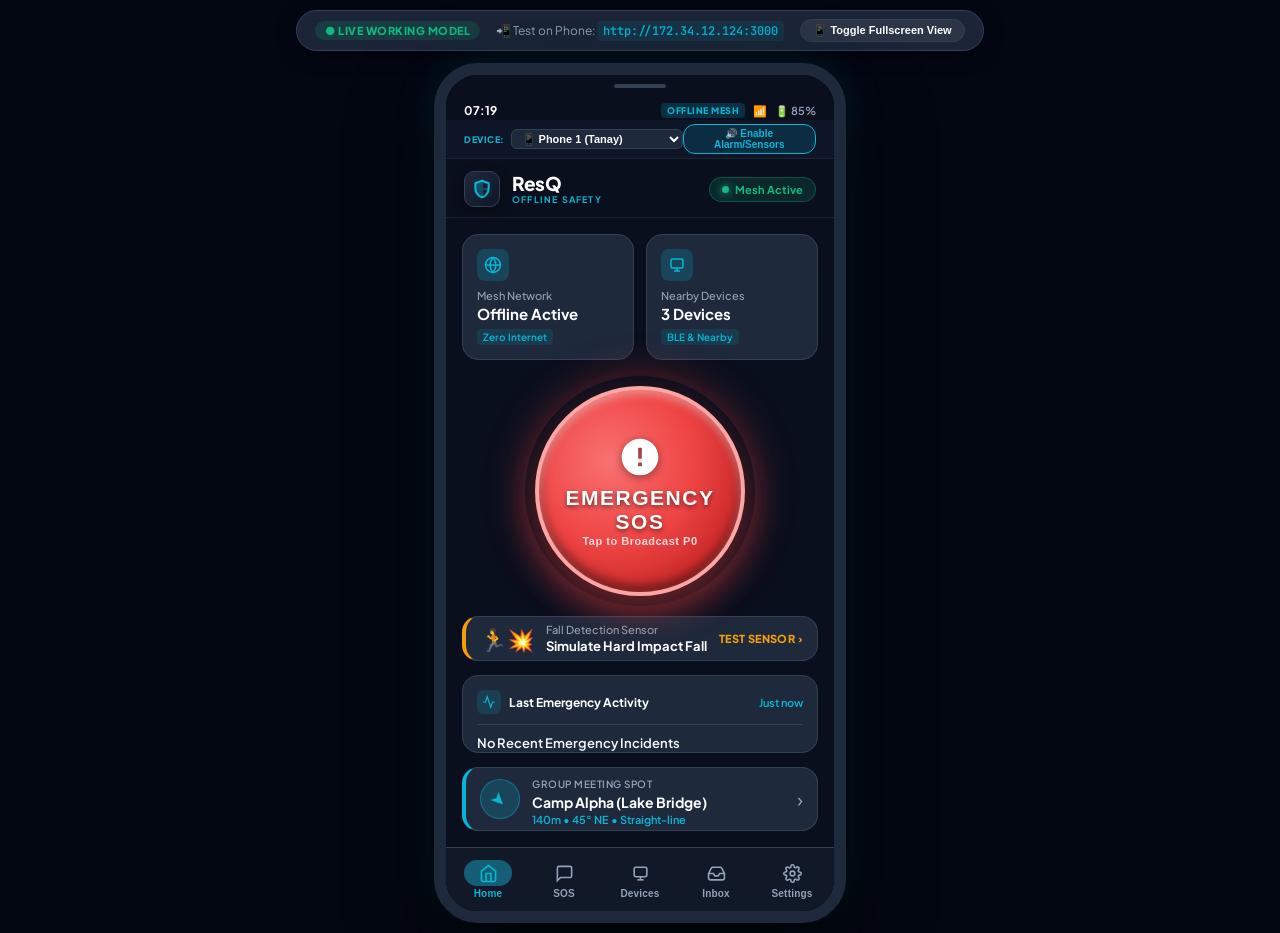
==== commit 898f72dd: "feat: complete all 7 Native Android Java/XML screens and multi-phone real-time sync with audio siren" ====
--- a/index.html
+++ b/index.html
@@ -10,7 +10,7 @@
   <link rel="preconnect" href="https://fonts.googleapis.com">
   <link rel="preconnect" href="https://fonts.gstatic.com" crossorigin>
   <link href="https://fonts.googleapis.com/css2?family=Plus+Jakarta+Sans:wght@300;400;500;600;700;800&family=JetBrains+Mono:wght@400;500;600&display=swap" rel="stylesheet">
-  <link rel="stylesheet" href="style.css?v=20261031_03">
+  <link rel="stylesheet" href="style.css?v=20261031_04">
 </head>
 <body>
 
@@ -43,6 +43,19 @@
             <span class="status-icon" title="Cellular Offline">📶</span>
             <span class="status-icon" id="status-battery-icon">🔋 85%</span>
           </div>
+        </div>
+
+        <!-- Phone Identity & Live Mesh Peer Sync Bar -->
+        <div class="device-identity-bar">
+          <div class="identity-left">
+            <span class="identity-label">DEVICE:</span>
+            <select class="identity-select" id="device-identity-select" onchange="changeDeviceIdentity(this.value)">
+              <option value="Phone 1 (Tanay)">📱 Phone 1 (Tanay)</option>
+              <option value="Phone 2 (Ravi)">🛡️ Phone 2 (Ravi - Buddy)</option>
+              <option value="Phone 3 (Anil)">📡 Phone 3 (Anil - Relay)</option>
+            </select>
+          </div>
+          <button class="btn-enable-sensors" id="btn-sensors-sound" onclick="enableSensorsAndAudio()">🔊 Enable Alarm/Sensors</button>
         </div>
 
         <!-- App Brand Dynamic Header -->
@@ -499,6 +512,6 @@
     </div>
   </div>
 
-  <script src="app.js?v=20261031_03"></script>
+  <script src="app.js?v=20261031_04"></script>
 </body>
 </html>
--- a/style.css
+++ b/style.css
@@ -202,6 +202,59 @@
   border-radius: 4px;
   font-weight: 800;
   letter-spacing: 0.5px;
+}
+
+/* Phone Identity & Peer Bar */
+.device-identity-bar {
+  display: flex;
+  justify-content: space-between;
+  align-items: center;
+  padding: 4px 18px;
+  background: rgba(15, 23, 42, 0.8);
+  border-bottom: 1px solid rgba(51, 65, 85, 0.35);
+  font-size: 11px;
+}
+
+.identity-left {
+  display: flex;
+  align-items: center;
+  gap: 6px;
+}
+
+.identity-label {
+  font-size: 9px;
+  font-weight: 800;
+  color: var(--cyan-accent);
+  letter-spacing: 0.5px;
+}
+
+.identity-select {
+  background: #1E293B;
+  border: 1px solid #334155;
+  color: #FFFFFF;
+  font-size: 11px;
+  font-weight: 600;
+  border-radius: 6px;
+  padding: 2px 6px;
+  outline: none;
+}
+
+.btn-enable-sensors {
+  background: rgba(6, 182, 212, 0.15);
+  border: 1px solid var(--cyan-accent);
+  color: var(--cyan-accent);
+  font-size: 10px;
+  font-weight: 700;
+  padding: 3px 8px;
+  border-radius: 12px;
+  cursor: pointer;
+  transition: all 0.2s ease;
+}
+
+.btn-enable-sensors.active {
+  background: var(--safe-green-bg);
+  border-color: var(--safe-green);
+  color: var(--safe-green);
 }
 
 /* =========================================
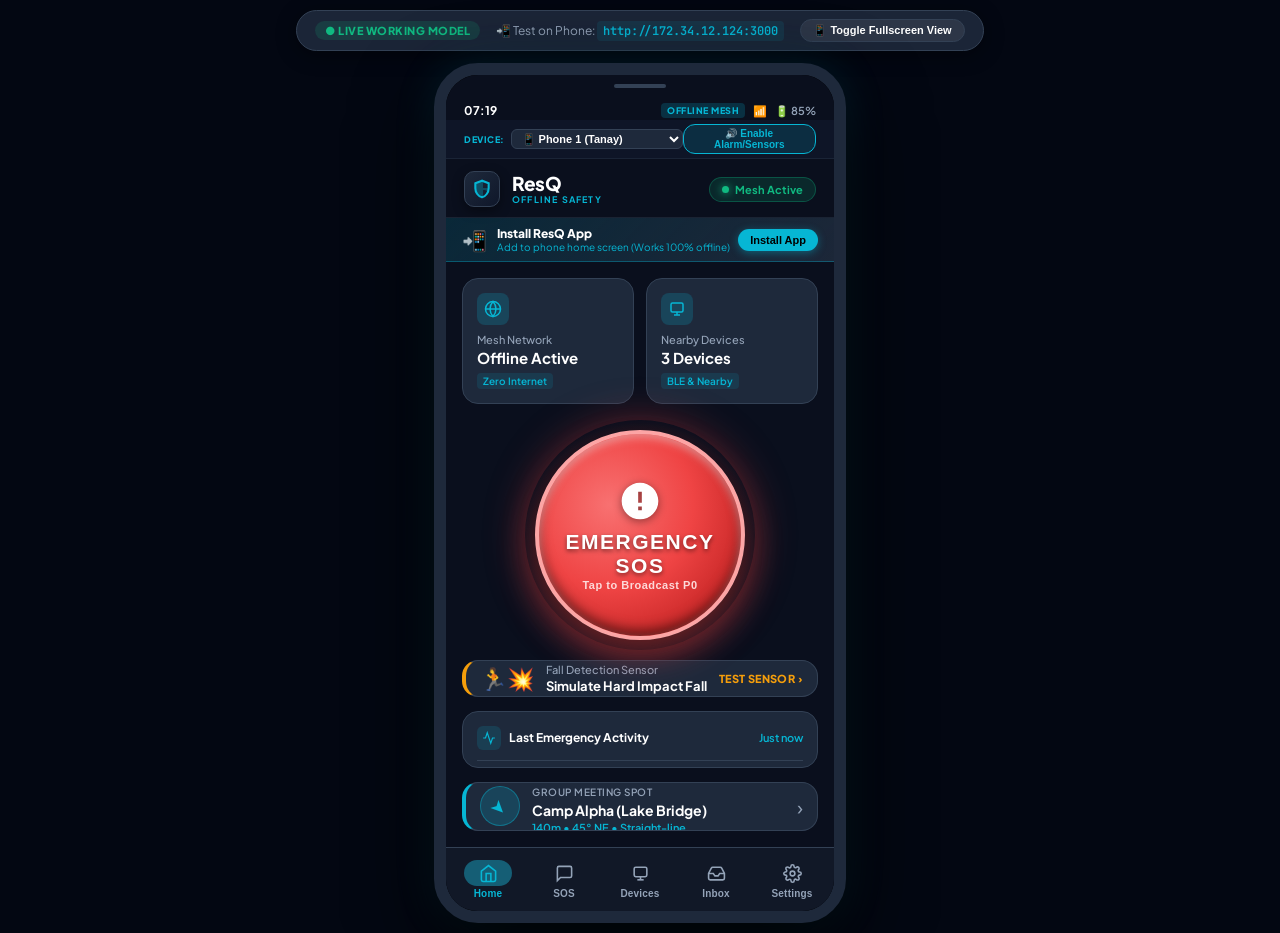
==== commit a4524f1b: "feat(pwa): complete offline PWA model with real GPS, SpeechSynthesis siren, and hardware fall detect" ====
--- a/index.html
+++ b/index.html
@@ -6,11 +6,18 @@
   <meta http-equiv="Cache-Control" content="no-cache, no-store, must-revalidate">
   <meta http-equiv="Pragma" content="no-cache">
   <meta http-equiv="Expires" content="0">
+  <meta name="theme-color" content="#0A0F1D">
+  <meta name="apple-mobile-web-app-capable" content="yes">
+  <meta name="apple-mobile-web-app-status-bar-style" content="black-translucent">
+  <meta name="apple-mobile-web-app-title" content="ResQ">
   <title>ResQ — Offline Emergency Safety System</title>
+  <link rel="manifest" href="manifest.json">
+  <link rel="icon" type="image/svg+xml" href="icon.svg">
+  <link rel="apple-touch-icon" href="icon.svg">
   <link rel="preconnect" href="https://fonts.googleapis.com">
   <link rel="preconnect" href="https://fonts.gstatic.com" crossorigin>
   <link href="https://fonts.googleapis.com/css2?family=Plus+Jakarta+Sans:wght@300;400;500;600;700;800&family=JetBrains+Mono:wght@400;500;600&display=swap" rel="stylesheet">
-  <link rel="stylesheet" href="style.css?v=20261031_04">
+  <link rel="stylesheet" href="style.css?v=20261031_05">
 </head>
 <body>
 
@@ -79,6 +86,18 @@
             <span id="header-status-text">Mesh Active</span>
           </div>
         </header>
+
+        <!-- PWA Install Banner -->
+        <div class="pwa-install-banner" id="pwa-install-banner">
+          <div class="pwa-install-left">
+            <span class="pwa-icon">📲</span>
+            <div>
+              <div class="pwa-title">Install ResQ App</div>
+              <div class="pwa-sub">Add to phone home screen (Works 100% offline)</div>
+            </div>
+          </div>
+          <button class="btn-install-pwa" id="btn-pwa-install" onclick="installPWA()">Install App</button>
+        </div>
 
         <!-- SCREEN 1: HOME DASHBOARD -->
         <div id="view-home" class="screen-view active">
@@ -236,7 +255,7 @@
           <div class="m3-card telemetry-attach-card">
             <div class="attach-title">📡 Auto-Attached Telemetry</div>
             <div class="attach-grid">
-              <div class="attach-item">📍 GPS: 17.4435° N, 78.3489° E (±4m)</div>
+              <div class="attach-item" id="sos-gps-tag">📍 GPS: Live Coordinates (Acquiring...)</div>
               <div class="attach-item">🔋 Battery: <span id="sos-battery-tag">85%</span></div>
               <div class="attach-item">🔄 TTL Budget: 3 Mesh Hops</div>
               <div class="attach-item">🛡️ Recipient: Flood to All Nodes</div>
--- a/style.css
+++ b/style.css
@@ -267,6 +267,56 @@
   padding: 12px 18px 10px;
   background-color: var(--bg-navy-deep);
   border-bottom: 1px solid rgba(51, 65, 85, 0.4);
+}
+
+/* PWA Install Banner */
+.pwa-install-banner {
+  display: flex;
+  justify-content: space-between;
+  align-items: center;
+  padding: 8px 16px;
+  background: linear-gradient(135deg, rgba(6, 182, 212, 0.15), rgba(30, 41, 59, 0.9));
+  border-bottom: 1px solid rgba(6, 182, 212, 0.35);
+  animation: slideDown 0.3s ease;
+}
+
+.pwa-install-left {
+  display: flex;
+  align-items: center;
+  gap: 10px;
+}
+
+.pwa-icon {
+  font-size: 20px;
+}
+
+.pwa-title {
+  font-size: 12px;
+  font-weight: 800;
+  color: var(--text-white);
+}
+
+.pwa-sub {
+  font-size: 10px;
+  color: var(--cyan-accent);
+}
+
+.btn-install-pwa {
+  background: var(--cyan-accent);
+  color: #000000;
+  border: none;
+  font-size: 11px;
+  font-weight: 800;
+  padding: 5px 12px;
+  border-radius: 12px;
+  cursor: pointer;
+  box-shadow: 0 2px 8px rgba(6, 182, 212, 0.4);
+  transition: all 0.2s ease;
+}
+
+.btn-install-pwa:hover {
+  filter: brightness(1.15);
+  transform: scale(1.03);
 }
 
 .brand-left {
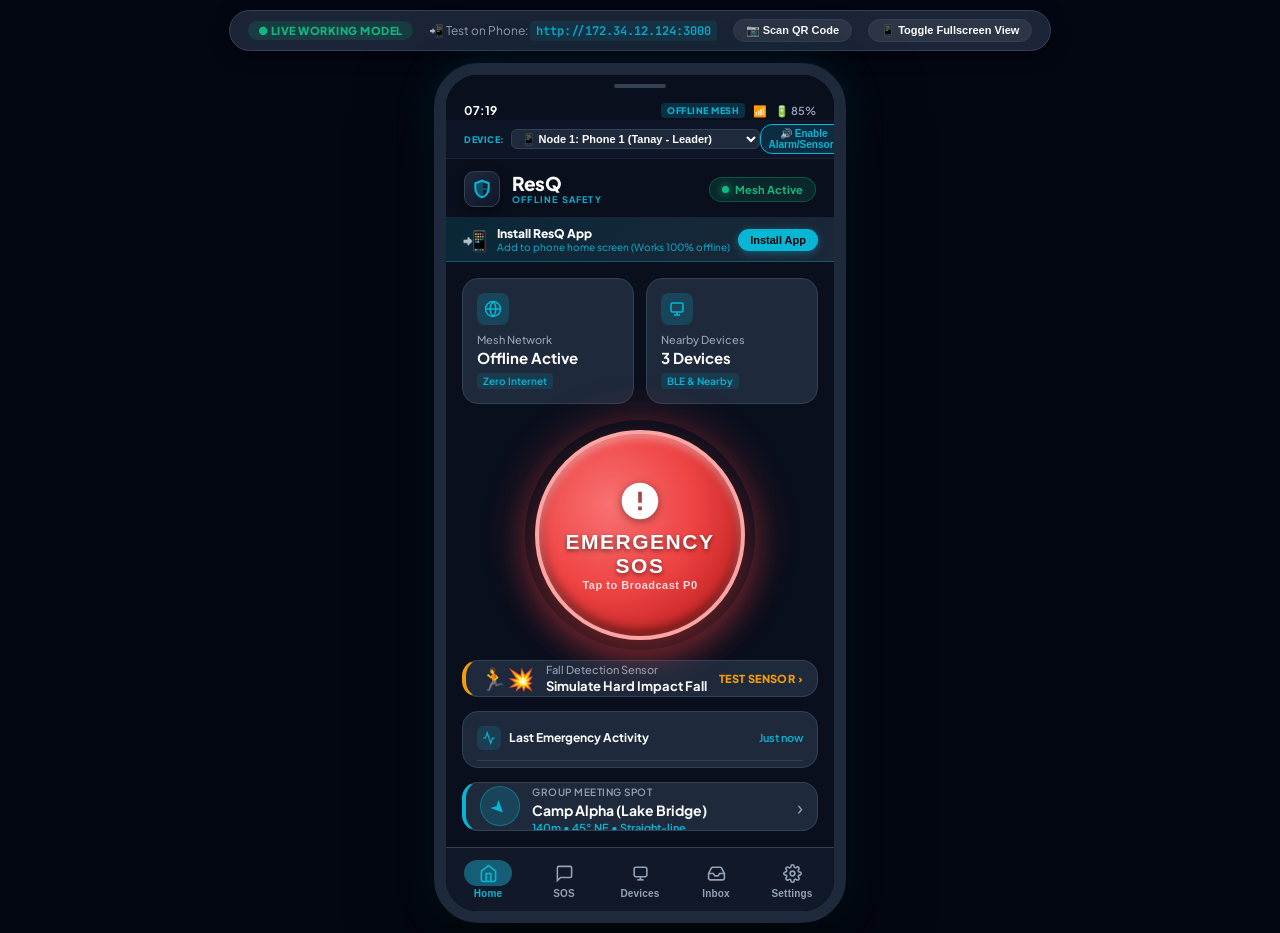
==== commit 7fe33877: "feat: complete ResQ offline emergency mesh system and verification suite" ====
--- a/index.html
+++ b/index.html
@@ -12,12 +12,12 @@
   <meta name="apple-mobile-web-app-title" content="ResQ">
   <title>ResQ — Offline Emergency Safety System</title>
   <link rel="manifest" href="manifest.json">
-  <link rel="icon" type="image/svg+xml" href="icon.svg">
-  <link rel="apple-touch-icon" href="icon.svg">
+  <link rel="icon" type="image/png" sizes="192x192" href="icon-192.png">
+  <link rel="apple-touch-icon" href="icon-192.png">
   <link rel="preconnect" href="https://fonts.googleapis.com">
   <link rel="preconnect" href="https://fonts.gstatic.com" crossorigin>
   <link href="https://fonts.googleapis.com/css2?family=Plus+Jakarta+Sans:wght@300;400;500;600;700;800&family=JetBrains+Mono:wght@400;500;600&display=swap" rel="stylesheet">
-  <link rel="stylesheet" href="style.css?v=20261031_05">
+  <link rel="stylesheet" href="style.css">
 </head>
 <body>
 
@@ -28,6 +28,7 @@
     <div class="desktop-helper-bar">
       <div class="live-pill">● LIVE WORKING MODEL</div>
       <div class="wifi-tip">📲 Test on Phone: <code>http://172.34.12.124:3000</code></div>
+      <button class="btn-toggle-frame" onclick="openQrModal()" id="qr-modal-btn">📷 Scan QR Code</button>
       <button class="btn-toggle-frame" onclick="togglePhoneFrame()" id="frame-toggle-btn">📱 Toggle Fullscreen View</button>
     </div>
 
@@ -57,9 +58,16 @@
           <div class="identity-left">
             <span class="identity-label">DEVICE:</span>
             <select class="identity-select" id="device-identity-select" onchange="changeDeviceIdentity(this.value)">
-              <option value="Phone 1 (Tanay)">📱 Phone 1 (Tanay)</option>
-              <option value="Phone 2 (Ravi)">🛡️ Phone 2 (Ravi - Buddy)</option>
-              <option value="Phone 3 (Anil)">📡 Phone 3 (Anil - Relay)</option>
+              <option value="Phone 1 (Tanay)">📱 Node 1: Phone 1 (Tanay - Leader)</option>
+              <option value="Phone 2 (Abhinav)">📱 Node 2: Phone 2 (Abhinav - Ops)</option>
+              <option value="Phone 3 (Sahasra)">📱 Node 3: Phone 3 (Sahasra - Medical)</option>
+              <option value="Phone 4 (Ram)">📱 Node 4: Phone 4 (Ram - Rescue)</option>
+              <option value="Phone 5 (Vamshi)">📱 Node 5: Phone 5 (Vamshi - Network)</option>
+              <option value="Phone 6 (Ravi)">📱 Node 6: Phone 6 (Ravi - Scout)</option>
+              <option value="Phone 7 (Priya)">📱 Node 7: Phone 7 (Priya - Camp Base)</option>
+              <option value="Phone 8 (Anil)">📱 Node 8: Phone 8 (Anil - Bridge Watch)</option>
+              <option value="Phone 9 (Sneha)">📱 Node 9: Phone 9 (Sneha - Perimeter)</option>
+              <option value="Phone 10 (Kiran)">📱 Node 10: Phone 10 (Kiran - Escort)</option>
             </select>
           </div>
           <button class="btn-enable-sensors" id="btn-sensors-sound" onclick="enableSensorsAndAudio()">🔊 Enable Alarm/Sensors</button>
@@ -145,15 +153,40 @@
             </button>
           </div>
 
-          <!-- Emergency Active Banner -->
+          <!-- Emergency Active Banner with Originator Authority -->
           <div class="emergency-state-banner" id="active-emergency-card" style="display: none;">
             <div class="banner-top-row">
-              <span class="p0-badge">P0 CRITICAL SOS</span>
-              <span class="live-dot-pulse">● LIVE BROADCAST</span>
-            </div>
-            <p class="banner-message" id="banner-incident-text">Emergency help broadcasted across mesh to all 3 devices.</p>
-            <div class="banner-actions">
-              <button class="btn-safe-cancel" onclick="handleSafeCheckIn()">✅ I AM SAFE (CANCEL ALERT)</button>
+              <span class="p0-badge" id="emergency-p0-badge">P0 CRITICAL SOS</span>
+              <span class="live-dot-pulse" id="emergency-live-tag">● LIVE 10-NODE MESH</span>
+            </div>
+            
+            <div class="authority-badge-row">
+              <span class="authority-pill authority-pill-originator" id="authority-pill">👑 ORIGINATOR AUTHORITY</span>
+              <span class="text-slate-muted" style="font-size: 11px;" id="emergency-revision-tag">Rev 1</span>
+            </div>
+
+            <p class="banner-message" id="banner-incident-text">Emergency help broadcasted across mesh to all 10 devices.</p>
+            
+            <!-- Dynamic Role-Aware Authority Explanation Box -->
+            <div class="authority-banner-box originator" id="authority-explanation-box">
+              <strong id="authority-box-title">👑 Originator Authority Verified:</strong>
+              <span id="authority-box-text">You originated this emergency. You have exclusive authority to verify if the issue is resolved.</span>
+            </div>
+
+            <!-- 10-Node Mesh Convergence Bar -->
+            <div class="ack-progress-section" id="emergency-ack-progress">
+              <div class="ack-nodes-header">
+                <span>📡 10-Node Mesh Convergence:</span>
+                <strong id="ack-nodes-text">1 of 10 Nodes (Originator)</strong>
+              </div>
+              <div class="ack-progress-bar"><div class="ack-progress-fill" id="ack-nodes-bar" style="width: 10%"></div></div>
+            </div>
+
+            <!-- Dynamic Actions Depending on Role (Originator vs Recipient) -->
+            <div class="banner-actions" id="banner-actions-wrap">
+              <button class="btn-safe-cancel" id="btn-originator-resolve" onclick="handleSafeCheckIn()">✅ I AM SAFE — VERIFY ISSUE RESOLVED</button>
+              <button class="btn-safe-locked" id="btn-recipient-locked" style="display: none;" onclick="handleUnauthorizedResolveAttempt()">🔒 RESOLUTION LOCKED (Awaiting Originator Verification)</button>
+              <button class="btn-ack-assist" id="btn-recipient-ack" style="display: none;" onclick="handleRecipientAck()">🤝 ACKNOWLEDGE & DISPATCH ASSISTANCE</button>
             </div>
           </div>
 
@@ -514,6 +547,22 @@
     </div>
   </div>
 
+  <!-- MODAL 3: PHONE QR CODE DIALOG -->
+  <div class="m3-dialog-backdrop" id="qr-modal-dialog" style="display: none;" onclick="if(event.target === this) closeQrModal()">
+    <div class="m3-dialog-card" style="text-align: center; max-width: 360px;">
+      <div class="dialog-icon-badge">📱</div>
+      <h3 class="dialog-title">Scan on Your Phone</h3>
+      <p class="dialog-message" style="margin-bottom: 14px;">Connect your phone to the same Wi-Fi network and scan this QR code with your phone camera:</p>
+      <div style="background: white; padding: 12px; border-radius: 12px; display: inline-block; box-shadow: 0 4px 15px rgba(0,0,0,0.3);">
+        <img src="qr.png" alt="Scan to test on phone" style="width: 200px; height: 200px; display: block;" />
+      </div>
+      <p style="margin-top: 14px; font-family: monospace; font-size: 13px; color: #06B6D4;">http://172.34.12.124:3000</p>
+      <div class="dialog-actions" style="margin-top: 16px; justify-content: center;">
+        <button class="dialog-btn-confirm" onclick="closeQrModal()" style="width: 100%;">CLOSE</button>
+      </div>
+    </div>
+  </div>
+
   <!-- MODAL 2: FALL DETECTION 15-SECOND COUNTDOWN -->
   <div class="m3-dialog-backdrop" id="fall-countdown-dialog" style="display: none;">
     <div class="m3-dialog-card fall-alert-modal">
@@ -531,6 +580,6 @@
     </div>
   </div>
 
-  <script src="app.js?v=20261031_04"></script>
+  <script src="app.js"></script>
 </body>
 </html>
--- a/style.css
+++ b/style.css
@@ -1859,3 +1859,140 @@
     display: none;
   }
 }
+
+/* ==========================================================================
+   ResQ Originator Authority & 10-Node Mesh Styles
+   ========================================================================== */
+.authority-badge-row {
+  display: flex;
+  align-items: center;
+  gap: 8px;
+  margin-bottom: 8px;
+}
+
+.authority-pill {
+  font-size: 11px;
+  font-weight: 800;
+  padding: 3px 8px;
+  border-radius: 6px;
+  letter-spacing: 0.3px;
+  display: inline-flex;
+  align-items: center;
+  gap: 4px;
+}
+
+.authority-pill-originator {
+  background: rgba(16, 185, 129, 0.2);
+  color: #34D399;
+  border: 1px solid rgba(16, 185, 129, 0.4);
+}
+
+.authority-pill-recipient {
+  background: rgba(245, 158, 11, 0.2);
+  color: #FBBF24;
+  border: 1px solid rgba(245, 158, 11, 0.4);
+}
+
+.authority-banner-box {
+  background: rgba(15, 23, 42, 0.85);
+  border: 1px solid #334155;
+  border-radius: 8px;
+  padding: 10px 12px;
+  font-size: 12px;
+  line-height: 1.45;
+  margin-bottom: 12px;
+}
+
+.authority-banner-box strong {
+  display: block;
+  margin-bottom: 3px;
+}
+
+.authority-banner-box.originator {
+  border-left: 3px solid #10B981;
+  color: #E2E8F0;
+}
+
+.authority-banner-box.recipient {
+  border-left: 3px solid #F59E0B;
+  color: #CBD5E1;
+}
+
+.btn-safe-locked {
+  width: 100%;
+  background: #1E293B;
+  color: #94A3B8;
+  border: 1px dashed #475569;
+  padding: 10px 14px;
+  border-radius: 10px;
+  font-weight: 700;
+  font-size: 11px;
+  cursor: not-allowed;
+  margin-bottom: 8px;
+  display: flex;
+  align-items: center;
+  justify-content: center;
+  gap: 6px;
+  opacity: 0.9;
+}
+
+.btn-safe-locked:hover {
+  background: #283548;
+}
+
+.btn-ack-assist {
+  width: 100%;
+  background: linear-gradient(135deg, #0284C7, #0369A1);
+  color: white;
+  border: 1px solid #38BDF8;
+  padding: 10px 14px;
+  border-radius: 10px;
+  font-weight: 800;
+  font-size: 12px;
+  cursor: pointer;
+  box-shadow: 0 4px 15px rgba(2, 132, 199, 0.35);
+  display: flex;
+  align-items: center;
+  justify-content: center;
+  gap: 6px;
+  transition: transform 0.15s ease;
+}
+
+.btn-ack-assist:active {
+  transform: scale(0.98);
+}
+
+.ack-progress-section {
+  background: rgba(0, 0, 0, 0.25);
+  border-radius: 8px;
+  padding: 8px 10px;
+  margin-bottom: 12px;
+  border: 1px solid rgba(255, 255, 255, 0.05);
+}
+
+.ack-nodes-header {
+  display: flex;
+  justify-content: space-between;
+  font-size: 11px;
+  color: var(--text-slate-muted);
+  margin-bottom: 6px;
+}
+
+.ack-nodes-header strong {
+  color: var(--cyan-accent);
+}
+
+.ack-progress-bar {
+  width: 100%;
+  height: 6px;
+  background: rgba(255, 255, 255, 0.1);
+  border-radius: 3px;
+  overflow: hidden;
+}
+
+.ack-progress-fill {
+  height: 100%;
+  background: linear-gradient(90deg, #06B6D4, #10B981);
+  border-radius: 3px;
+  transition: width 0.4s ease;
+}
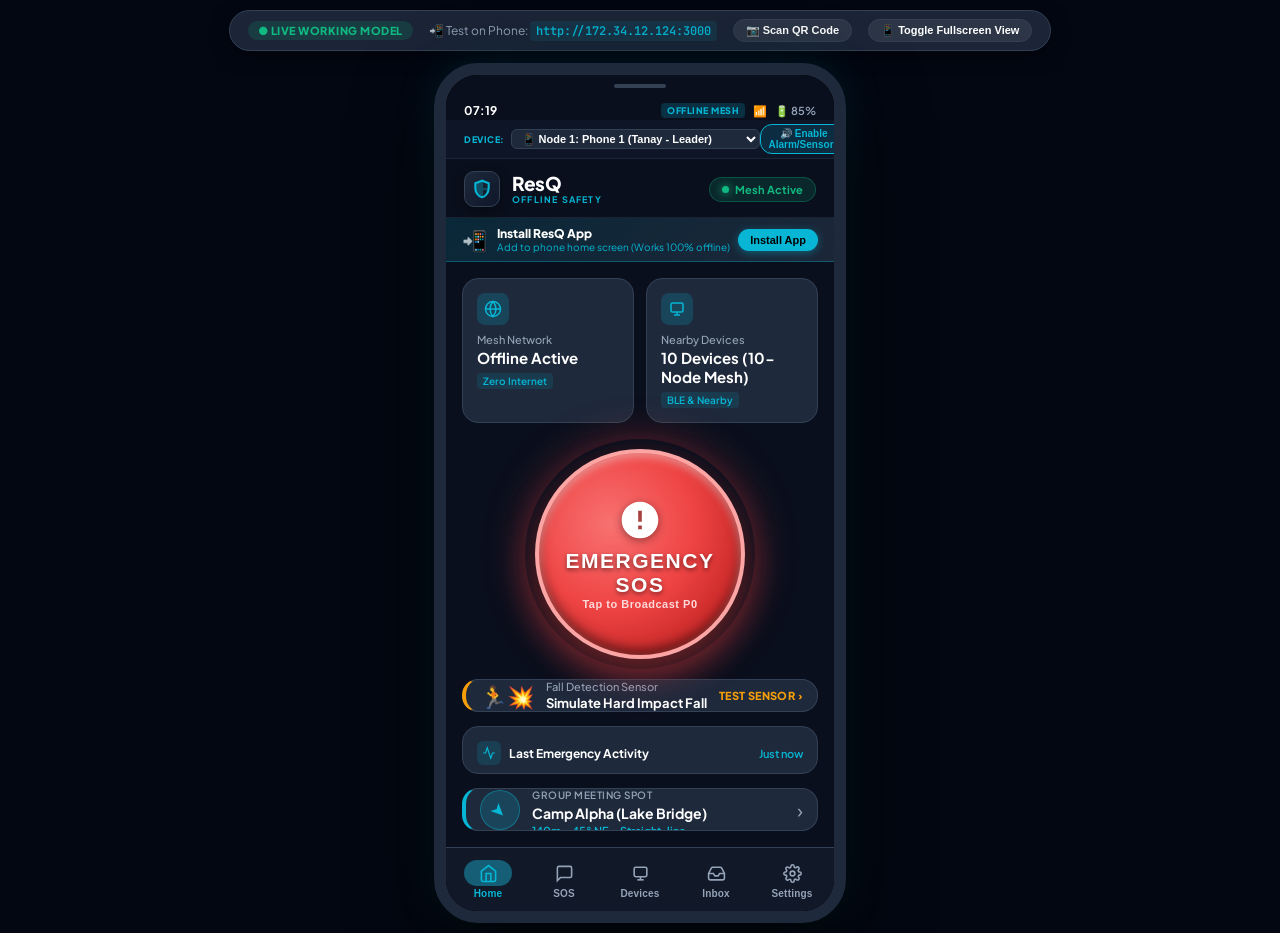
==== commit 521cdef7: "feat: complete autonomous offline-first store-and-forward mesh hopping engine" ====
--- a/index.html
+++ b/index.html
@@ -2,584 +2,9 @@
 <html lang="en">
 <head>
   <meta charset="UTF-8">
-  <meta name="viewport" content="width=device-width, initial-scale=1.0, maximum-scale=1.0, user-scalable=no">
-  <meta http-equiv="Cache-Control" content="no-cache, no-store, must-revalidate">
-  <meta http-equiv="Pragma" content="no-cache">
-  <meta http-equiv="Expires" content="0">
-  <meta name="theme-color" content="#0A0F1D">
-  <meta name="apple-mobile-web-app-capable" content="yes">
-  <meta name="apple-mobile-web-app-status-bar-style" content="black-translucent">
-  <meta name="apple-mobile-web-app-title" content="ResQ">
-  <title>ResQ — Offline Emergency Safety System</title>
-  <link rel="manifest" href="manifest.json">
-  <link rel="icon" type="image/png" sizes="192x192" href="icon-192.png">
-  <link rel="apple-touch-icon" href="icon-192.png">
-  <link rel="preconnect" href="https://fonts.googleapis.com">
-  <link rel="preconnect" href="https://fonts.gstatic.com" crossorigin>
-  <link href="https://fonts.googleapis.com/css2?family=Plus+Jakarta+Sans:wght@300;400;500;600;700;800&family=JetBrains+Mono:wght@400;500;600&display=swap" rel="stylesheet">
-  <link rel="stylesheet" href="style.css">
+  <title>ResQ</title>
+  <meta http-equiv="refresh" content="0; url=public/">
+  <script>window.location.replace('public/');</script>
 </head>
-<body>
-
-  <!-- Ambient Dark Navy Canvas -->
-  <div class="app-viewport-wrapper" id="viewport-wrapper">
-    
-    <!-- Desktop Top Helper Bar (Hidden on Mobile) -->
-    <div class="desktop-helper-bar">
-      <div class="live-pill">● LIVE WORKING MODEL</div>
-      <div class="wifi-tip">📲 Test on Phone: <code>http://172.34.12.124:3000</code></div>
-      <button class="btn-toggle-frame" onclick="openQrModal()" id="qr-modal-btn">📷 Scan QR Code</button>
-      <button class="btn-toggle-frame" onclick="togglePhoneFrame()" id="frame-toggle-btn">📱 Toggle Fullscreen View</button>
-    </div>
-
-    <!-- Android Flagship Device Bezel -->
-    <div class="android-device-frame" id="device-frame">
-      
-      <!-- Top Speaker & Camera Punch-hole -->
-      <div class="device-notch-bar">
-        <div class="device-speaker"></div>
-      </div>
-
-      <!-- Android Screen Surface -->
-      <div class="android-screen">
-        
-        <!-- Status Bar (Battery, WiFi/Offline, Time) -->
-        <div class="android-status-bar">
-          <span class="status-time" id="device-clock">04:20</span>
-          <div class="status-icons">
-            <span class="status-badge-offline" id="status-mesh-badge">OFFLINE MESH</span>
-            <span class="status-icon" title="Cellular Offline">📶</span>
-            <span class="status-icon" id="status-battery-icon">🔋 85%</span>
-          </div>
-        </div>
-
-        <!-- Phone Identity & Live Mesh Peer Sync Bar -->
-        <div class="device-identity-bar">
-          <div class="identity-left">
-            <span class="identity-label">DEVICE:</span>
-            <select class="identity-select" id="device-identity-select" onchange="changeDeviceIdentity(this.value)">
-              <option value="Phone 1 (Tanay)">📱 Node 1: Phone 1 (Tanay - Leader)</option>
-              <option value="Phone 2 (Abhinav)">📱 Node 2: Phone 2 (Abhinav - Ops)</option>
-              <option value="Phone 3 (Sahasra)">📱 Node 3: Phone 3 (Sahasra - Medical)</option>
-              <option value="Phone 4 (Ram)">📱 Node 4: Phone 4 (Ram - Rescue)</option>
-              <option value="Phone 5 (Vamshi)">📱 Node 5: Phone 5 (Vamshi - Network)</option>
-              <option value="Phone 6 (Ravi)">📱 Node 6: Phone 6 (Ravi - Scout)</option>
-              <option value="Phone 7 (Priya)">📱 Node 7: Phone 7 (Priya - Camp Base)</option>
-              <option value="Phone 8 (Anil)">📱 Node 8: Phone 8 (Anil - Bridge Watch)</option>
-              <option value="Phone 9 (Sneha)">📱 Node 9: Phone 9 (Sneha - Perimeter)</option>
-              <option value="Phone 10 (Kiran)">📱 Node 10: Phone 10 (Kiran - Escort)</option>
-            </select>
-          </div>
-          <button class="btn-enable-sensors" id="btn-sensors-sound" onclick="enableSensorsAndAudio()">🔊 Enable Alarm/Sensors</button>
-        </div>
-
-        <!-- App Brand Dynamic Header -->
-        <header class="home-header">
-          <div class="brand-left">
-            <div class="shield-logo" id="header-logo-icon">
-              <svg viewBox="0 0 24 24" fill="none" stroke="currentColor" stroke-width="2.5">
-                <path d="M12 2L4 5v6.09c0 5.05 3.41 9.76 8 10.91c4.59-1.15 8-5.86 8-10.91V5L12 2z"/>
-                <path d="M12 12v9c-3.72-1.15-6.47-4.82-7-8.94V6.3l7-2.6V12h7v.09c-.1.78-.32 1.54-.64 2.26" fill="#06B6D4" opacity="0.3"/>
-              </svg>
-            </div>
-            <div>
-              <h1 class="app-name" id="header-title">ResQ</h1>
-              <p class="app-sub" id="header-subtitle">OFFLINE SAFETY</p>
-            </div>
-          </div>
-
-          <!-- Active Status Pill -->
-          <div class="status-pill-green" id="header-status-pill">
-            <span class="green-dot"></span>
-            <span id="header-status-text">Mesh Active</span>
-          </div>
-        </header>
-
-        <!-- PWA Install Banner -->
-        <div class="pwa-install-banner" id="pwa-install-banner">
-          <div class="pwa-install-left">
-            <span class="pwa-icon">📲</span>
-            <div>
-              <div class="pwa-title">Install ResQ App</div>
-              <div class="pwa-sub">Add to phone home screen (Works 100% offline)</div>
-            </div>
-          </div>
-          <button class="btn-install-pwa" id="btn-pwa-install" onclick="installPWA()">Install App</button>
-        </div>
-
-        <!-- SCREEN 1: HOME DASHBOARD -->
-        <div id="view-home" class="screen-view active">
-          
-          <!-- Quick Telemetry Row (Network Status & Nearby Devices) -->
-          <div class="telemetry-grid">
-            <div class="m3-card telemetry-card" onclick="navTo('devices')">
-              <div class="card-icon-wrap cyan">
-                <svg viewBox="0 0 24 24" fill="none" stroke="currentColor" stroke-width="2">
-                  <circle cx="12" cy="12" r="10"/>
-                  <path d="M2 12h20M12 2a15.3 15.3 0 0 1 4 10 15.3 15.3 0 0 1-4 10 15.3 15.3 0 0 1-4-10 15.3 15.3 0 0 1 4-10z"/>
-                </svg>
-              </div>
-              <div class="card-caption">Mesh Network</div>
-              <div class="card-value" id="card-network-val">Offline Active</div>
-              <div class="card-sub-tag cyan">Zero Internet</div>
-            </div>
-
-            <div class="m3-card telemetry-card" onclick="navTo('devices')">
-              <div class="card-icon-wrap cyan">
-                <svg viewBox="0 0 24 24" fill="none" stroke="currentColor" stroke-width="2">
-                  <rect x="4" y="4" width="16" height="12" rx="2"/>
-                  <line x1="8" y1="20" x2="16" y2="20"/>
-                  <line x1="12" y1="16" x2="12" y2="20"/>
-                </svg>
-              </div>
-              <div class="card-caption">Nearby Devices</div>
-              <div class="card-value" id="card-devices-val">3 Devices</div>
-              <div class="card-sub-tag cyan">BLE &amp; Nearby</div>
-            </div>
-          </div>
-
-          <!-- Primary Action: Large Circular SOS Button -->
-          <div class="sos-center-area">
-            <div class="sos-glow-circle" id="sos-ambient-glow"></div>
-            
-            <button class="sos-circular-button" id="main-sos-btn" onclick="handleSosPress()">
-              <div class="sos-icon-graphic">
-                <svg viewBox="0 0 24 24" fill="currentColor">
-                  <path d="M12 2C6.48 2 2 6.48 2 12s4.48 10 10 10 10-4.48 10-10S17.52 2 12 2zm1 15h-2v-2h2v2zm0-4h-2V7h2v6z"/>
-                </svg>
-              </div>
-              <span class="sos-title-text">EMERGENCY SOS</span>
-              <span class="sos-subtitle-text">Tap to Broadcast P0</span>
-            </button>
-          </div>
-
-          <!-- Emergency Active Banner with Originator Authority -->
-          <div class="emergency-state-banner" id="active-emergency-card" style="display: none;">
-            <div class="banner-top-row">
-              <span class="p0-badge" id="emergency-p0-badge">P0 CRITICAL SOS</span>
-              <span class="live-dot-pulse" id="emergency-live-tag">● LIVE 10-NODE MESH</span>
-            </div>
-            
-            <div class="authority-badge-row">
-              <span class="authority-pill authority-pill-originator" id="authority-pill">👑 ORIGINATOR AUTHORITY</span>
-              <span class="text-slate-muted" style="font-size: 11px;" id="emergency-revision-tag">Rev 1</span>
-            </div>
-
-            <p class="banner-message" id="banner-incident-text">Emergency help broadcasted across mesh to all 10 devices.</p>
-            
-            <!-- Dynamic Role-Aware Authority Explanation Box -->
-            <div class="authority-banner-box originator" id="authority-explanation-box">
-              <strong id="authority-box-title">👑 Originator Authority Verified:</strong>
-              <span id="authority-box-text">You originated this emergency. You have exclusive authority to verify if the issue is resolved.</span>
-            </div>
-
-            <!-- 10-Node Mesh Convergence Bar -->
-            <div class="ack-progress-section" id="emergency-ack-progress">
-              <div class="ack-nodes-header">
-                <span>📡 10-Node Mesh Convergence:</span>
-                <strong id="ack-nodes-text">1 of 10 Nodes (Originator)</strong>
-              </div>
-              <div class="ack-progress-bar"><div class="ack-progress-fill" id="ack-nodes-bar" style="width: 10%"></div></div>
-            </div>
-
-            <!-- Dynamic Actions Depending on Role (Originator vs Recipient) -->
-            <div class="banner-actions" id="banner-actions-wrap">
-              <button class="btn-safe-cancel" id="btn-originator-resolve" onclick="handleSafeCheckIn()">✅ I AM SAFE — VERIFY ISSUE RESOLVED</button>
-              <button class="btn-safe-locked" id="btn-recipient-locked" style="display: none;" onclick="handleUnauthorizedResolveAttempt()">🔒 RESOLUTION LOCKED (Awaiting Originator Verification)</button>
-              <button class="btn-ack-assist" id="btn-recipient-ack" style="display: none;" onclick="handleRecipientAck()">🤝 ACKNOWLEDGE & DISPATCH ASSISTANCE</button>
-            </div>
-          </div>
-
-          <!-- Fall Simulation Quick Trigger Card -->
-          <div class="m3-card fall-test-card" onclick="triggerFallSimulation()">
-            <div class="fall-test-left">
-              <div class="fall-badge-icon">🏃💥</div>
-              <div>
-                <div class="card-caption">Fall Detection Sensor</div>
-                <div class="fall-title">Simulate Hard Impact Fall</div>
-              </div>
-            </div>
-            <span class="fall-btn-action">TEST SENSOR ›</span>
-          </div>
-
-          <!-- Last Emergency Activity Card -->
-          <div class="m3-card activity-card" id="card-last-activity" onclick="navTo('inbox')">
-            <div class="activity-header">
-              <div class="activity-title-group">
-                <div class="activity-icon-wrap" id="activity-icon-badge">
-                  <svg viewBox="0 0 24 24" fill="none" stroke="currentColor" stroke-width="2">
-                    <polyline points="22 12 18 12 15 21 9 3 6 12 2 12"/>
-                  </svg>
-                </div>
-                <span class="activity-header-title">Last Emergency Activity</span>
-              </div>
-              <span class="activity-timestamp" id="activity-time-tag">Just now</span>
-            </div>
-            <div class="activity-divider"></div>
-            <div class="activity-body">
-              <div class="activity-headline" id="activity-headline-text">No Recent Emergency Incidents</div>
-              <div class="activity-detail" id="activity-detail-text">All 3 connected peers acknowledging current revision</div>
-            </div>
-          </div>
-
-          <!-- Group Meeting Spot Guidance Card -->
-          <div class="m3-card meeting-card" onclick="navTo('settings')">
-            <div class="compass-circle">
-              <div class="compass-pointer">➤</div>
-            </div>
-            <div class="meeting-text-area">
-              <span class="meeting-caption">GROUP MEETING SPOT</span>
-              <h4 class="meeting-title" id="meeting-title-text">Camp Alpha (Lake Bridge)</h4>
-              <p class="meeting-guidance-sub" id="meeting-guidance-text">140m • 45° NE • Straight-line</p>
-            </div>
-            <div class="meeting-chevron">›</div>
-          </div>
-
-        </div>
-
-        <!-- SCREEN 2: EMERGENCY MESSAGE SCREEN (SOS TAB) -->
-        <div id="view-sos" class="screen-view">
-          <div class="screen-heading-wrap">
-            <h2 class="view-title">Emergency Dispatch</h2>
-            <p class="view-desc">Select priority and broadcast compressed mesh packet</p>
-          </div>
-
-          <!-- Priority Chips -->
-          <div class="priority-selector-row">
-            <button class="priority-chip p0 active" id="chip-p0" onclick="selectPriority('P0')">
-              <span class="chip-dot"></span> P0 Critical
-            </button>
-            <button class="priority-chip p1" id="chip-p1" onclick="selectPriority('P1')">
-              <span class="chip-dot"></span> P1 Urgent
-            </button>
-            <button class="priority-chip p2" id="chip-p2" onclick="selectPriority('P2')">
-              <span class="chip-dot"></span> P2 Warning
-            </button>
-          </div>
-
-          <!-- Quick Templates -->
-          <div class="section-label">ONE-TAP EMERGENCY TEMPLATES</div>
-          <div class="templates-grid">
-            <button class="template-btn" onclick="applyTemplate('🚨 Trapped under debris, need extrication')">
-              🚨 Trapped under debris
-            </button>
-            <button class="template-btn" onclick="applyTemplate('🩸 Severe injury / bleeding, need first aid kit')">
-              🩸 Severe injury / trauma
-            </button>
-            <button class="template-btn" onclick="applyTemplate('⚠️ Separated from team, low phone battery')">
-              ⚠️ Separated / low power
-            </button>
-            <button class="template-btn" onclick="applyTemplate('🌊 Flash flood warning, heading to high ground')">
-              🌊 Flash flood / water rising
-            </button>
-          </div>
-
-          <!-- Custom Message Input -->
-          <div class="section-label">INCIDENT MESSAGE (MAX 140 BYTES)</div>
-          <div class="message-input-box">
-            <textarea id="sos-input-text" rows="3" placeholder="Enter emergency message for nearby mesh devices..." oninput="handleCharCount()"></textarea>
-            <div class="input-meta-bar">
-              <span class="char-count" id="sos-char-counter">0 / 140 bytes</span>
-              <span class="mesh-codec-tag">GZIP + HMAC-SHA256</span>
-            </div>
-          </div>
-
-          <!-- Auto Attached Telemetry Card -->
-          <div class="m3-card telemetry-attach-card">
-            <div class="attach-title">📡 Auto-Attached Telemetry</div>
-            <div class="attach-grid">
-              <div class="attach-item" id="sos-gps-tag">📍 GPS: Live Coordinates (Acquiring...)</div>
-              <div class="attach-item">🔋 Battery: <span id="sos-battery-tag">85%</span></div>
-              <div class="attach-item">🔄 TTL Budget: 3 Mesh Hops</div>
-              <div class="attach-item">🛡️ Recipient: Flood to All Nodes</div>
-            </div>
-          </div>
-
-          <!-- Primary Dispatch Button -->
-          <button class="btn-primary-dispatch" id="btn-broadcast-sos" onclick="dispatchSosMessage()">
-            🚨 TRANSMIT TO MESH (ALL NODES)
-          </button>
-
-          <!-- Simulated Mesh Relay Visualizer -->
-          <div class="m3-card relay-trace-card" id="relay-trace-card" style="display: none;">
-            <div class="relay-trace-title">⚡ Live Multi-Hop Mesh Relay</div>
-            <div class="relay-steps">
-              <div class="relay-step active">
-                <span class="node-circle">📱</span>
-                <span class="node-name">You (Local)</span>
-              </div>
-              <span class="relay-arrow">➔</span>
-              <div class="relay-step active">
-                <span class="node-circle">📡</span>
-                <span class="node-name">Ravi (Hop 1)</span>
-              </div>
-              <span class="relay-arrow">➔</span>
-              <div class="relay-step active">
-                <span class="node-circle">📍</span>
-                <span class="node-name">Anil (Hop 2)</span>
-              </div>
-            </div>
-            <div class="relay-receipt" id="relay-receipt-text">✓ Delivered &amp; Cryptographically Acknowledged (STORED)</div>
-          </div>
-        </div>
-
-        <!-- SCREEN 3: NEARBY DEVICES SCREEN -->
-        <div id="view-devices" class="screen-view">
-          <div class="screen-heading-wrap">
-            <div class="devices-header-row">
-              <div>
-                <h2 class="view-title">Mesh Radar</h2>
-                <p class="view-desc">Pure Device-to-Device BLE &amp; WiFi-Direct</p>
-              </div>
-              <button class="btn-scan-radar" id="btn-scan" onclick="triggerDeviceScan()">
-                <span class="scan-radar-icon">🔄</span> Scan
-              </button>
-            </div>
-          </div>
-
-          <!-- Topology Summary -->
-          <div class="m3-card topology-summary-card">
-            <div class="topology-left">
-              <div class="mesh-nodes-count" id="mesh-nodes-count">3</div>
-              <div>
-                <div class="mesh-count-label">Peers in Direct / Multi-Hop Range</div>
-                <div class="mesh-status-sub">Zero Internet • Decentralized Mesh</div>
-              </div>
-            </div>
-            <span class="mesh-key-badge">AES-128</span>
-          </div>
-
-          <!-- Dynamic Devices List -->
-          <div class="section-label">CONNECTED MESH NODES</div>
-          <div class="devices-list" id="devices-container">
-            <!-- Dynamically populated via JS -->
-          </div>
-
-          <!-- Add Node / Gateway Card -->
-          <div class="m3-card beacon-card">
-            <div class="beacon-info">
-              <div class="beacon-icon">🛰️</div>
-              <div>
-                <div class="beacon-title">Emergency Satellite Bridge</div>
-                <div class="beacon-sub">Beacon #4 • 240m away • Listening for P0</div>
-              </div>
-            </div>
-            <button class="btn-ping-beacon" onclick="pingNode('Satellite Bridge')">Ping Node</button>
-          </div>
-        </div>
-
-        <!-- SCREEN 4: INBOX SCREEN -->
-        <div id="view-inbox" class="screen-view">
-          <div class="screen-heading-wrap">
-            <h2 class="view-title">Encrypted Inbox</h2>
-            <p class="view-desc">Decentralized Mesh Store-and-Forward Messages</p>
-          </div>
-
-          <!-- Inbox Filter Tabs -->
-          <div class="inbox-filters">
-            <button class="filter-tab active" onclick="filterInbox('all')">All Messages</button>
-            <button class="filter-tab" onclick="filterInbox('p0')">P0 SOS Alerts</button>
-            <button class="filter-tab" onclick="filterInbox('safe')">Status Check-ins</button>
-          </div>
-
-          <!-- Messages Container -->
-          <div class="inbox-messages-container" id="inbox-messages-container">
-            <!-- Messages rendered dynamically -->
-          </div>
-
-          <!-- Sticky Chat Composer -->
-          <div class="inbox-composer-bar">
-            <input type="text" id="inbox-input-msg" placeholder="Type offline message..." onkeydown="if(event.key==='Enter') sendInboxMessage()">
-            <button class="btn-send-inbox" onclick="sendInboxMessage()">
-              <svg viewBox="0 0 24 24" fill="none" stroke="currentColor" stroke-width="2.5">
-                <line x1="22" y1="2" x2="11" y2="13"/>
-                <polygon points="22 2 15 22 11 13 2 9 22 2"/>
-              </svg>
-            </button>
-          </div>
-        </div>
-
-        <!-- SCREEN 5: SETTINGS SCREEN -->
-        <div id="view-settings" class="screen-view">
-          <div class="screen-heading-wrap">
-            <h2 class="view-title">Safety Settings</h2>
-            <p class="view-desc">Sensors, Power Bands &amp; Rendezvous Config</p>
-          </div>
-
-          <!-- 1. Power Conservation Band Controller -->
-          <div class="m3-card settings-card">
-            <div class="settings-card-header">
-              <div class="settings-title">🔋 Power Conservation State Machine</div>
-              <span class="power-band-badge" id="power-band-badge">NORMAL BAND</span>
-            </div>
-            <p class="settings-explainer">Slide to simulate phone battery discharge and verify automatic power-saving modes.</p>
-            <div class="battery-slider-row">
-              <input type="range" min="1" max="100" value="85" class="battery-range" id="battery-slider" oninput="handleBatterySlider(this.value)">
-              <span class="battery-val-text" id="battery-slider-num">85%</span>
-            </div>
-            <div class="battery-band-indicator" id="battery-band-desc">
-              ● All sensors active. High-frequency BLE beacon broadcast.
-            </div>
-          </div>
-
-          <!-- 2. Group Meeting Spot Config -->
-          <div class="m3-card settings-card">
-            <div class="settings-title">📍 Group Meeting Point (Rendezvous)</div>
-            <p class="settings-explainer">Emergency rally location synced across all connected devices via Rev counter.</p>
-            <div class="meeting-edit-row">
-              <input type="text" class="meeting-input" id="setting-meeting-input" value="Camp Alpha (Lake Bridge)">
-              <button class="btn-save-meeting" onclick="saveMeetingPoint()">Update</button>
-            </div>
-            <div class="meeting-geo-info">
-              <span>Compass Guidance: <strong>45° NE • 140m</strong></span>
-              <span>Revision: <strong>Rev 2 (Signed)</strong></span>
-            </div>
-          </div>
-
-          <!-- 3. Fall Detection Calibration -->
-          <div class="m3-card settings-card">
-            <div class="settings-title">🏃 Sudden Fall Detection Sensitivity</div>
-            <p class="settings-explainer">Tri-axis accelerometer threshold (Free-fall &gt; 2.5g + 10s stillness).</p>
-            <div class="settings-action-row">
-              <select class="settings-select" id="fall-sensitivity-select">
-                <option value="high">High Sensitivity (Backpacking / Trekking)</option>
-                <option value="med" selected>Medium Sensitivity (Standard Emergency)</option>
-                <option value="low">Low Sensitivity (High Vibration Environment)</option>
-              </select>
-              <button class="btn-test-fall-inline" onclick="triggerFallSimulation()">🧪 Test Drop</button>
-            </div>
-          </div>
-
-          <!-- 4. Mesh Security & Node Fingerprint -->
-          <div class="m3-card settings-card">
-            <div class="settings-title">🛡️ Mesh Security &amp; Encryption</div>
-            <div class="security-meta-list">
-              <div class="security-item">
-                <span class="sec-label">Local Node ID:</span>
-                <span class="sec-val">RESQ-CLIENT-01</span>
-              </div>
-              <div class="security-item">
-                <span class="sec-label">HMAC-SHA256 Key:</span>
-                <span class="sec-val">9e8a...331b (Group Shared)</span>
-              </div>
-              <div class="security-item">
-                <span class="sec-label">Relay Mode:</span>
-                <span class="sec-val cyan">Auto Packet Repeater [ACTIVE]</span>
-              </div>
-            </div>
-          </div>
-
-          <!-- Hackathon Verification Footer -->
-          <div class="hackathon-footer">
-            <p><strong>ResQ Offline Safety System</strong> • Hackathon MVP</p>
-            <p>Architecture: Dual Native Android (Java) + Edge Mesh Engine</p>
-            <p>Verification: 18/18 Automated Core Logic Checks Passed (100%)</p>
-          </div>
-        </div>
-
-        <!-- Material 3 Bottom Navigation Bar -->
-        <nav class="m3-bottom-nav">
-          <button class="nav-item active" id="nav-btn-home" onclick="navTo('home')">
-            <div class="nav-icon-pill">
-              <svg viewBox="0 0 24 24" fill="none" stroke="currentColor" stroke-width="2">
-                <path d="M3 9l9-7 9 7v11a2 2 0 0 1-2 2H5a2 2 0 0 1-2-2z"/>
-                <polyline points="9 22 9 12 15 12 15 22"/>
-              </svg>
-            </div>
-            <span class="nav-label">Home</span>
-          </button>
-
-          <button class="nav-item" id="nav-btn-sos" onclick="navTo('sos')">
-            <div class="nav-icon-pill">
-              <svg viewBox="0 0 24 24" fill="none" stroke="currentColor" stroke-width="2">
-                <path d="M21 15a2 2 0 0 1-2 2H7l-4 4V5a2 2 0 0 1 2-2h14a2 2 0 0 1 2 2z"/>
-              </svg>
-            </div>
-            <span class="nav-label">SOS</span>
-          </button>
-
-          <button class="nav-item" id="nav-btn-devices" onclick="navTo('devices')">
-            <div class="nav-icon-pill">
-              <svg viewBox="0 0 24 24" fill="none" stroke="currentColor" stroke-width="2">
-                <rect x="4" y="4" width="16" height="12" rx="2"/>
-                <line x1="8" y1="20" x2="16" y2="20"/>
-                <line x1="12" y1="16" x2="12" y2="20"/>
-              </svg>
-            </div>
-            <span class="nav-label">Devices</span>
-          </button>
-
-          <button class="nav-item" id="nav-btn-inbox" onclick="navTo('inbox')">
-            <div class="nav-icon-pill">
-              <svg viewBox="0 0 24 24" fill="none" stroke="currentColor" stroke-width="2">
-                <polyline points="22 12 16 12 14 15 10 15 8 12 2 12"/>
-                <path d="M5.45 5.11L2 12v6a2 2 0 0 0 2 2h16a2 2 0 0 0 2-2v-6l-3.45-6.89A2 2 0 0 0 16.76 4H7.24a2 2 0 0 0-1.79 1.11z"/>
-              </svg>
-            </div>
-            <span class="nav-label">Inbox</span>
-          </button>
-
-          <button class="nav-item" id="nav-btn-settings" onclick="navTo('settings')">
-            <div class="nav-icon-pill">
-              <svg viewBox="0 0 24 24" fill="none" stroke="currentColor" stroke-width="2">
-                <circle cx="12" cy="12" r="3"/>
-                <path d="M19.4 15a1.65 1.65 0 0 0 .33 1.82l.06.06a2 2 0 0 1 0 2.83 2 2 0 0 1-2.83 0l-.06-.06a1.65 1.65 0 0 0-1.82-.33 1.65 1.65 0 0 0-1 1.51V21a2 2 0 0 1-2 2 2 2 0 0 1-2-2v-.09A1.65 1.65 0 0 0 9 19.4a1.65 1.65 0 0 0-1.82.33l-.06.06a2 2 0 0 1-2.83 0 2 2 0 0 1 0-2.83l.06-.06a1.65 1.65 0 0 0 .33-1.82 1.65 1.65 0 0 0-1.51-1H3a2 2 0 0 1-2-2 2 2 0 0 1 2-2h.09A1.65 1.65 0 0 0 4.6 9a1.65 1.65 0 0 0-.33-1.82l-.06-.06a2 2 0 0 1 0-2.83 2 2 0 0 1 2.83 0l.06.06a1.65 1.65 0 0 0 1.82.33H9a1.65 1.65 0 0 0 1-1.51V3a2 2 0 0 1 2-2 2 2 0 0 1 2 2v.09a1.65 1.65 0 0 0 1 1.51 1.65 1.65 0 0 0 1.82-.33l.06-.06a2 2 0 0 1 2.83 0 2 2 0 0 1 0 2.83l-.06.06a1.65 1.65 0 0 0-.33 1.82V9a1.65 1.65 0 0 0 1.51 1H21a2 2 0 0 1 2 2 2 2 0 0 1-2 2h-.09a1.65 1.65 0 0 0-1.51 1z"/>
-              </svg>
-            </div>
-            <span class="nav-label">Settings</span>
-          </button>
-        </nav>
-
-      </div>
-    </div>
-  </div>
-
-  <!-- MODAL 1: SOS CONFIRMATION DIALOG -->
-  <div class="m3-dialog-backdrop" id="sos-confirm-dialog" style="display: none;">
-    <div class="m3-dialog-card">
-      <div class="dialog-icon-badge">🚨</div>
-      <h3 class="dialog-title">Broadcast Emergency SOS?</h3>
-      <p class="dialog-message">This will immediately transmit a P0 priority emergency alert across the offline mesh to all nearby devices with your GPS coordinates.</p>
-      <div class="dialog-actions">
-        <button class="dialog-btn-cancel" onclick="dismissSosDialog()">CANCEL</button>
-        <button class="dialog-btn-confirm" onclick="confirmSosBroadcast()">SEND SOS NOW</button>
-      </div>
-    </div>
-  </div>
-
-  <!-- MODAL 3: PHONE QR CODE DIALOG -->
-  <div class="m3-dialog-backdrop" id="qr-modal-dialog" style="display: none;" onclick="if(event.target === this) closeQrModal()">
-    <div class="m3-dialog-card" style="text-align: center; max-width: 360px;">
-      <div class="dialog-icon-badge">📱</div>
-      <h3 class="dialog-title">Scan on Your Phone</h3>
-      <p class="dialog-message" style="margin-bottom: 14px;">Connect your phone to the same Wi-Fi network and scan this QR code with your phone camera:</p>
-      <div style="background: white; padding: 12px; border-radius: 12px; display: inline-block; box-shadow: 0 4px 15px rgba(0,0,0,0.3);">
-        <img src="qr.png" alt="Scan to test on phone" style="width: 200px; height: 200px; display: block;" />
-      </div>
-      <p style="margin-top: 14px; font-family: monospace; font-size: 13px; color: #06B6D4;">http://172.34.12.124:3000</p>
-      <div class="dialog-actions" style="margin-top: 16px; justify-content: center;">
-        <button class="dialog-btn-confirm" onclick="closeQrModal()" style="width: 100%;">CLOSE</button>
-      </div>
-    </div>
-  </div>
-
-  <!-- MODAL 2: FALL DETECTION 15-SECOND COUNTDOWN -->
-  <div class="m3-dialog-backdrop" id="fall-countdown-dialog" style="display: none;">
-    <div class="m3-dialog-card fall-alert-modal">
-      <div class="fall-modal-icon">⚠️</div>
-      <h3 class="dialog-title text-red">HARD FALL DETECTED!</h3>
-      <p class="dialog-message">Impact detected by accelerometer. Auto-escalating to Emergency SOS in:</p>
-      <div class="countdown-circle">
-        <span id="fall-countdown-secs">15</span>
-        <span class="countdown-unit">SECONDS</span>
-      </div>
-      <div class="fall-dialog-actions">
-        <button class="btn-fall-safe" onclick="cancelFallAlert()">✅ I AM OKAY (CANCEL)</button>
-        <button class="btn-fall-sos" onclick="triggerFallSosNow()">🚨 SEND SOS NOW</button>
-      </div>
-    </div>
-  </div>
-
-  <script src="app.js"></script>
-</body>
-</html>
+<body></body>
+</html>
